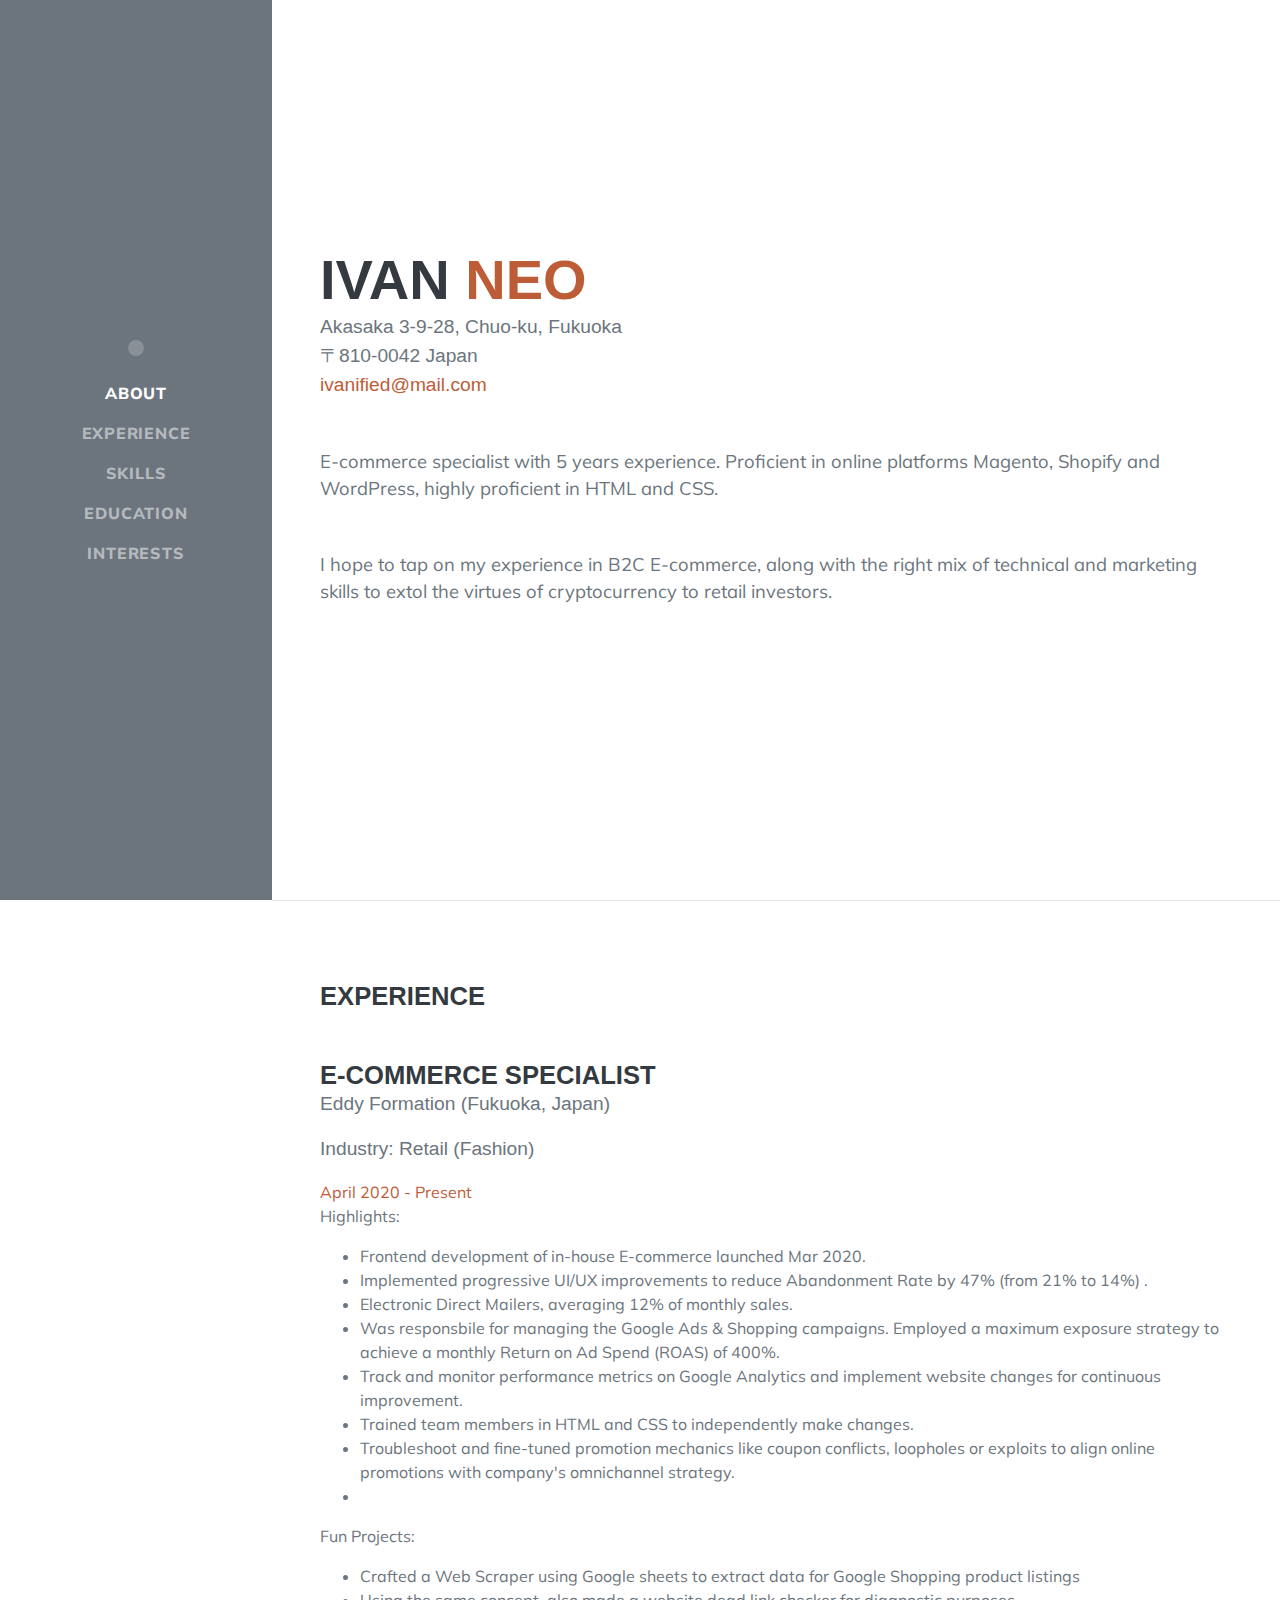
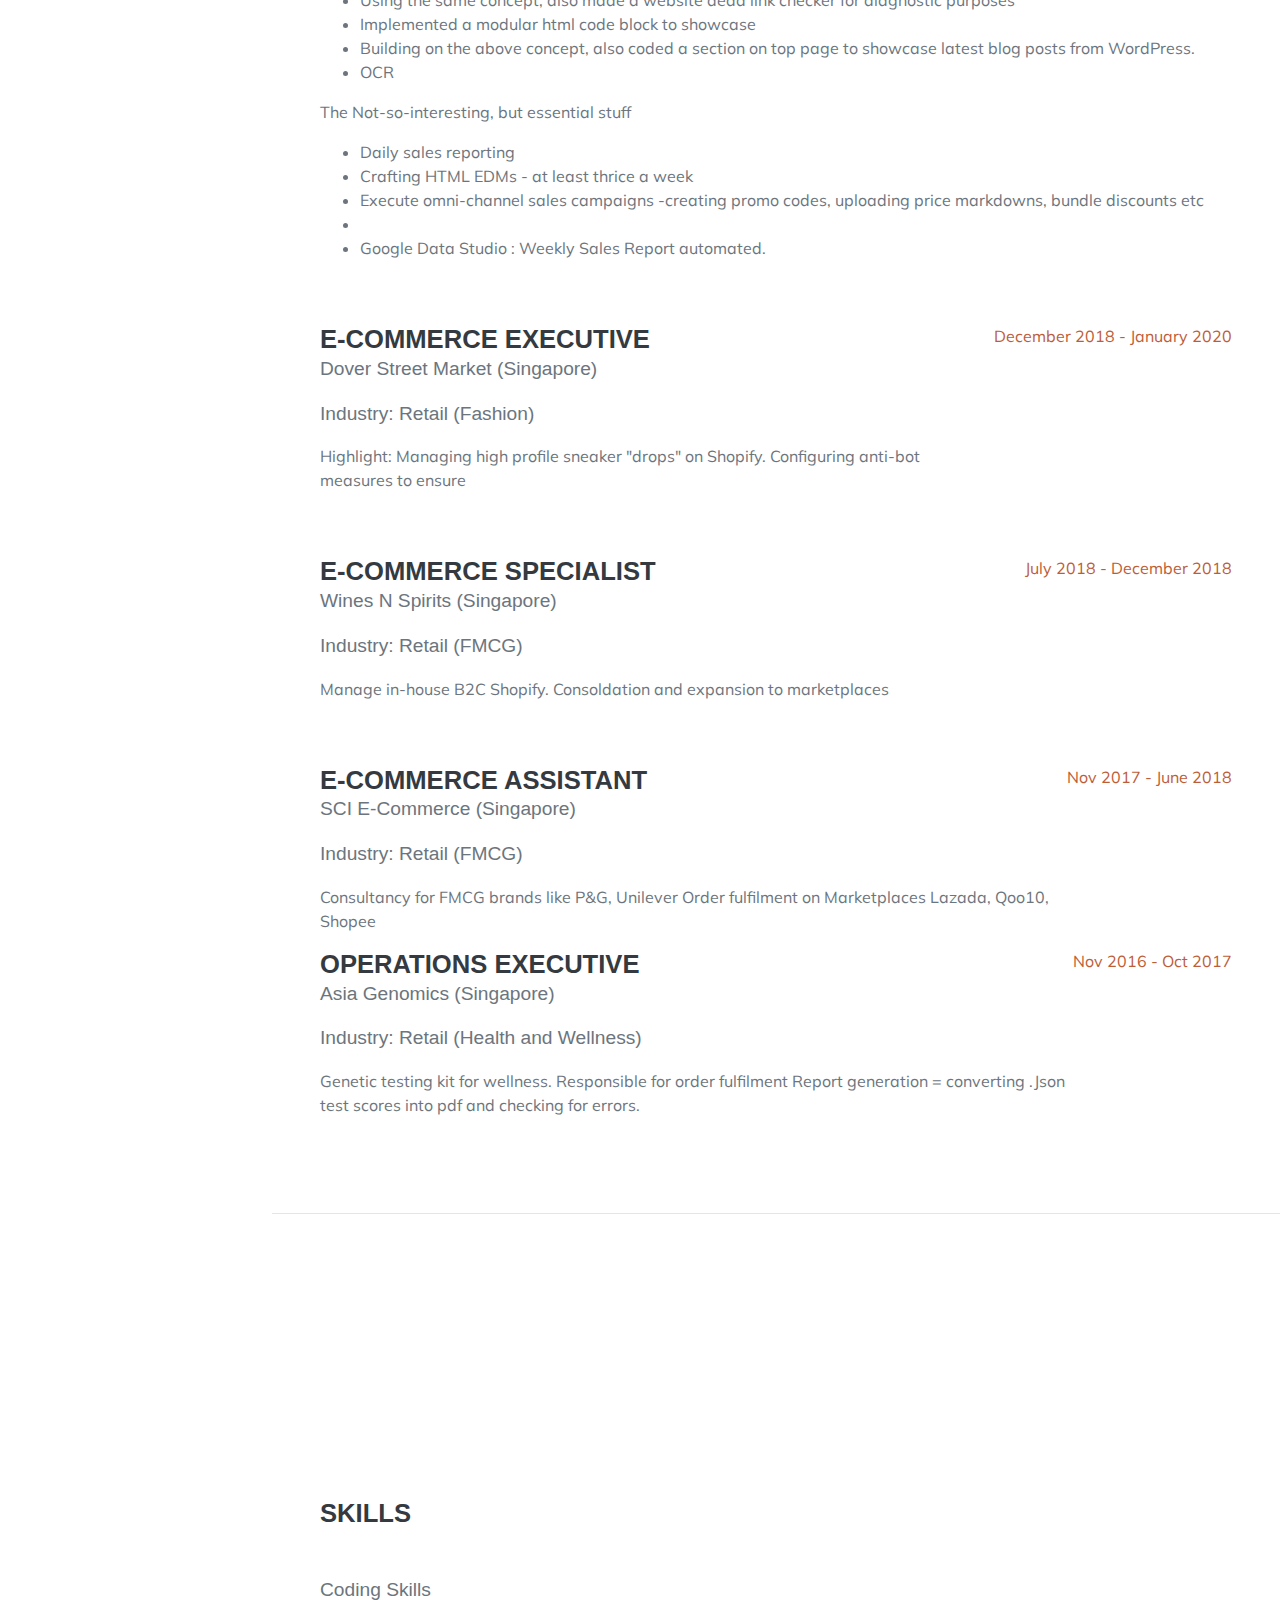
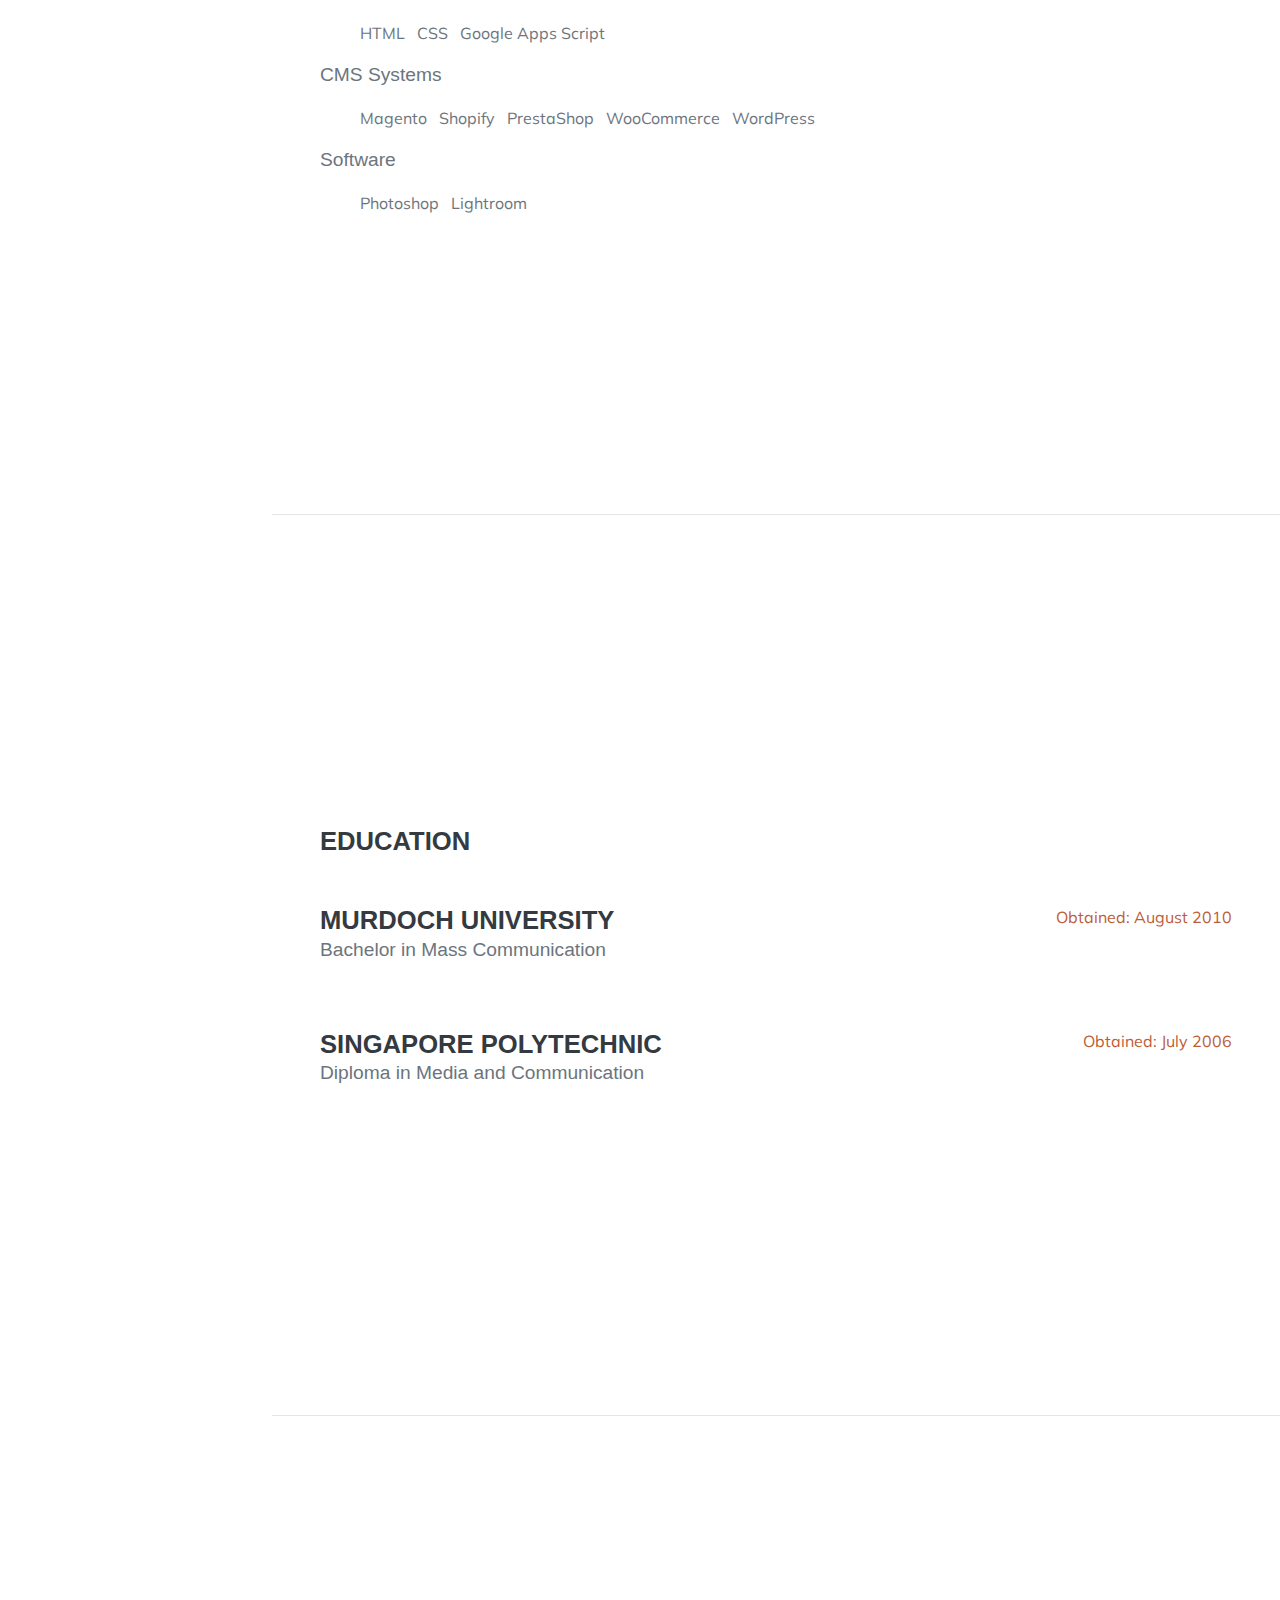
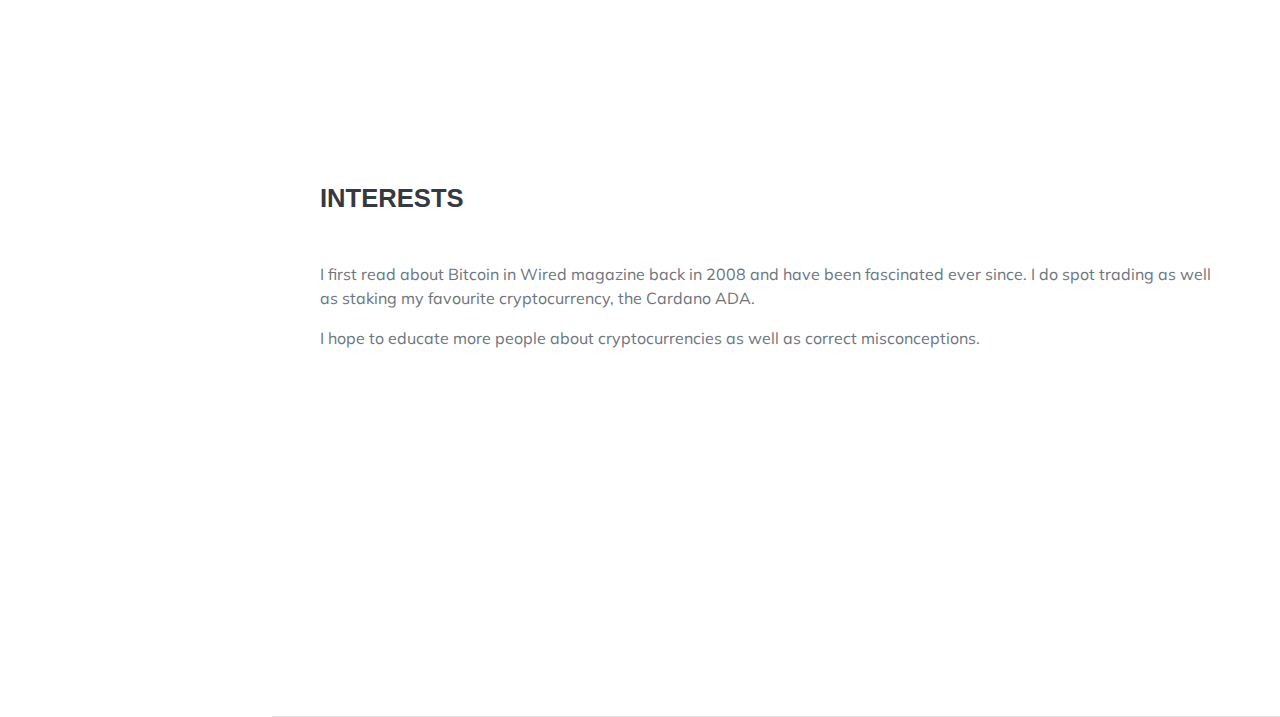
==== index.html @ d6457040 "Update index.html" ====
<!DOCTYPE html>
<html lang="en">
    <head>
        <meta charset="utf-8" />
        <meta name="viewport" content="width=device-width, initial-scale=1, shrink-to-fit=no" />
        <meta name="description" content="" />
        <meta name="author" content="" />
        <title>Resume - Start Bootstrap Theme</title>
        <link rel="icon" type="image/x-icon" href="assets/img/favicon.ico" />
        <!-- Google fonts-->
        <link href="https://fonts.googleapis.com/css?family=Josefin+Sans:400,600" rel="stylesheet" type="text/css" />
               <link href="https://fonts.googleapis.com/css?family=Muli:400,400i,800,800i" rel="stylesheet" type="text/css" />
        <!-- Core theme CSS (includes Bootstrap)-->
        <link href="css/styles.css" rel="stylesheet" />
    </head>
    <body id="page-top">
        <!-- Navigation-->
        <nav class="navbar navbar-expand-lg navbar-dark bg-primary fixed-top" id="sideNav">
            <a class="navbar-brand js-scroll-trigger" href="#page-top">
                <span class="d-block d-lg-none">Ivan Neo</span>
                <span class="d-none d-lg-block"><img class="img-fluid img-profile rounded-circle mx-auto mb-2" src="assets/img/ivaneo.jpg" alt="" /></span>
            </a>
            <button class="navbar-toggler" type="button" data-toggle="collapse" data-target="#navbarSupportedContent" aria-controls="navbarSupportedContent" aria-expanded="false" aria-label="Toggle navigation"><span class="navbar-toggler-icon"></span></button>
            <div class="collapse navbar-collapse" id="navbarSupportedContent">
                <ul class="navbar-nav">
                    <li class="nav-item"><a class="nav-link js-scroll-trigger" href="#about">About</a></li>
                    <li class="nav-item"><a class="nav-link js-scroll-trigger" href="#experience">Experience</a></li>
                    <li class="nav-item"><a class="nav-link js-scroll-trigger" href="#skills">Skills</a></li>
                    <li class="nav-item"><a class="nav-link js-scroll-trigger" href="#education">Education</a></li>
                    <li class="nav-item"><a class="nav-link js-scroll-trigger" href="#interests">Interests</a></li>
                </ul>
            </div>
        </nav>
        <!-- Page Content-->
        <div class="container-fluid p-0">
            <!-- About-->
            <section class="resume-section" id="about">
                <div class="resume-section-content">
                    <h2 class="mb-0">
                        Ivan
                        <span class="text-primary">Neo</span>
                    </h2>
                    <div class="subheading mb-5">
                        Akasaka 3-9-28, Chuo-ku, Fukuoka<br>
                        〒810-0042 Japan<br>
                        <a href="mailto:ivanified@mail.com">ivanified@mail.com</a>
                    </div>
                    <p class="lead mb-5">E-commerce specialist with 5 years experience. Proficient in online platforms Magento, Shopify and WordPress, 
                        highly proficient in HTML and CSS. </p>
                    
                      <p class="lead mb-5">I hope to tap on my experience in B2C E-commerce, along with the right mix of technical and marketing skills to extol the virtues of cryptocurrency to retail investors.</p>
                   
                </div>
            </section>
            <hr class="m-0" />
            <!-- Experience-->
            <section class="resume-section" id="experience">
                <div class="resume-section-content">
                    <h3 class="mb-5">Experience</h3>
                    <div class="d-flex flex-column flex-md-row justify-content-between mb-5">
                        <div class="flex-grow-1">
                            <h3 class="mb-0">E-commerce Specialist</h3>
                            <div class="subheading mb-3">Eddy Formation (Fukuoka, Japan)</div>
                            <div class="subheading mb-3">Industry: Retail (Fashion)</div>
                                                    <div class="flex-shrink-0"><span class="text-primary">April 2020 - Present</span></div>
                            <p>Highlights:</p>
                            <ul>
                             <li>Frontend development of in-house E-commerce launched Mar 2020. </li>
                                <li>Implemented progressive UI/UX improvements to reduce Abandonment Rate by 47% (from 21% to 14%) . </li>
                                <li>Electronic Direct Mailers, averaging 12% of monthly sales. </li>
                                  <li>Was responsbile for managing the Google Ads & Shopping campaigns. Employed a maximum exposure strategy to achieve a monthly Return on Ad Spend (ROAS) of 400%.</li>
                                 <li>Track and monitor performance metrics on Google Analytics and implement website changes for continuous improvement. </li>
                             <li> Trained team members in HTML and CSS to independently make changes.</li>
                            <li>Troubleshoot and fine-tuned promotion mechanics like coupon conflicts, loopholes or exploits to align online promotions with company's omnichannel strategy.</li>
                                <li></li>
                                
                                                                                            </ul>
                             <p>Fun Projects:</p>   
                                <ul>
                             <li>Crafted a Web Scraper using Google sheets to extract data for Google Shopping product listings</li>
                            <li>Using the same concept, also made a website dead link checker for diagnostic purposes</li>  
                             <li>Implemented a modular html code block to showcase </li>
                                      <li>Building on the above concept, also coded a section on top page to showcase latest blog posts from WordPress.</li>
                                                                   <li>OCR  </li>
                                
                                                            </ul>
                            
                                                         <p>The Not-so-interesting, but essential stuff</p>   
                                <ul>
                             <li>Daily sales reporting </li>
                            <li>Crafting HTML EDMs - at least thrice a week</li>  
                             <li>Execute omni-channel sales campaigns -creating promo codes, uploading price markdowns, bundle discounts etc </li>
                                     <li>
                                                            <li>Google Data Studio : Weekly Sales Report automated. </li>
                                
                                                            </ul>


                            
                        </div>

                    </div>
                    <div class="d-flex flex-column flex-md-row justify-content-between mb-5">
                        <div class="flex-grow-1">
                            <h3 class="mb-0">E-commerce Executive</h3>
                            <div class="subheading mb-3">Dover Street Market (Singapore)</div>
                             <div class="subheading mb-3">Industry: Retail (Fashion)</div>
                            <p>Highlight: Managing high profile sneaker "drops" on Shopify. Configuring anti-bot measures to ensure </p>
                        </div>
                        <div class="flex-shrink-0"><span class="text-primary">December 2018 - January 2020</span></div>
                    </div>
                    <div class="d-flex flex-column flex-md-row justify-content-between mb-5">
                        <div class="flex-grow-1">
                            <h3 class="mb-0">E-commerce Specialist</h3>
                            <div class="subheading mb-3">Wines N Spirits (Singapore)</div>
                            <div class="subheading mb-3">Industry: Retail (FMCG)</div>
                            <p>Manage in-house B2C Shopify. Consoldation and expansion to marketplaces</p>
                        </div>
                        <div class="flex-shrink-0"><span class="text-primary">July 2018 - December 2018</span></div>
                    </div>
                    <div class="d-flex flex-column flex-md-row justify-content-between">
                        <div class="flex-grow-1">
                            <h3 class="mb-0">E-commerce Assistant</h3>
                            <div class="subheading mb-3">SCI E-Commerce (Singapore)</div>
                            <div class="subheading mb-3">Industry: Retail (FMCG)</div>
                            <p>Consultancy for FMCG brands like P&G, Unilever 
                                Order fulfilment on Marketplaces Lazada, Qoo10, Shopee</p>
                        </div>
                        <div class="flex-shrink-0"><span class="text-primary">Nov 2017 - June 2018</span></div>
                    </div>
                    <div class="d-flex flex-column flex-md-row justify-content-between">
                        <div class="flex-grow-1">
                            <h3 class="mb-0">Operations Executive</h3>
                            <div class="subheading mb-3">Asia Genomics (Singapore)</div>
                            <div class="subheading mb-3">Industry: Retail (Health and Wellness)</div>
                            <p>Genetic testing kit for wellness. Responsible for order fulfilment 
                            Report generation = converting .Json test scores into pdf and checking for errors. </p>
                        </div>
                        <div class="flex-shrink-0"><span class="text-primary">Nov 2016 - Oct 2017</span></div>
                    </div>
                </div>
            </section>
            <hr class="m-0" />
                       <!-- Skills-->
            <section class="resume-section" id="skills">
                <div class="resume-section-content">
                    <h3 class="mb-5">Skills</h3>
                    <div class="subheading mb-3">Coding Skills</div>
                    <ul>
                        <li class="list-inline-item">HTML</li>
                        <li class="list-inline-item">CSS</li>
                        <li class="list-inline-item">Google Apps Script</li>
                    </ul>
                    <div class="subheading mb-3">CMS Systems</div>
                       <ul>
                        <li class="list-inline-item">Magento</li>
                        <li class="list-inline-item">Shopify</li>
                        <li class="list-inline-item">PrestaShop</li>
                        <li class="list-inline-item">WooCommerce</li>
                        <li class="list-inline-item">WordPress</li>
                    </ul>
                         <div class="subheading mb-3">Software</div>
                       <ul>
                        <li class="list-inline-item">Photoshop</li>
                        <li class="list-inline-item">Lightroom</li>
                    </ul>
                  
                </div>
            </section>
            <hr class="m-0" />
                     <!-- Education-->
            <section class="resume-section" id="education">
                <div class="resume-section-content">
                    <h3 class="mb-5">Education</h3>
                    <div class="d-flex flex-column flex-md-row justify-content-between mb-5">
                        <div class="flex-grow-1">
                            <h3 class="mb-0">Murdoch University</h3>
                            <div class="subheading mb-3">Bachelor in Mass Communication</div>
                        </div>
                        <div class="flex-shrink-0"><span class="text-primary">Obtained: August 2010</span></div>
                    </div>
                    <div class="d-flex flex-column flex-md-row justify-content-between">
                        <div class="flex-grow-1">
                            <h3 class="mb-0">Singapore Polytechnic</h3>
                            <div class="subheading mb-3">Diploma in Media and Communication</div>
                        </div>
                        <div class="flex-shrink-0"><span class="text-primary">Obtained: July 2006</span></div>
                    </div>
                </div>
            </section>
            <hr class="m-0" />
        </div>
                    <!-- Interests-->
            <section class="resume-section" id="interests">
                <div class="resume-section-content">
                    <h3 class="mb-5">Interests</h3>
                    <p>I first read about Bitcoin in Wired magazine back in 2008 and have been fascinated ever since. I do spot trading as well as staking my favourite cryptocurrency, the Cardano ADA. </p>
                    <p class="mb-0">I hope to educate more people about cryptocurrencies as well as correct misconceptions.</p>
                </div>
            </section>
            <hr class="m-0" />
        <!-- Bootstrap core JS-->
        <script src="https://cdnjs.cloudflare.com/ajax/libs/jquery/3.5.1/jquery.min.js"></script>
        <script src="https://stackpath.bootstrapcdn.com/bootstrap/4.5.0/js/bootstrap.bundle.min.js"></script>
        <!-- Third party plugin JS-->
        <script src="https://cdnjs.cloudflare.com/ajax/libs/jquery-easing/1.4.1/jquery.easing.min.js"></script>
        <!-- Core theme JS-->
        <script src="js/scripts.js"></script>
    </body>
</html>
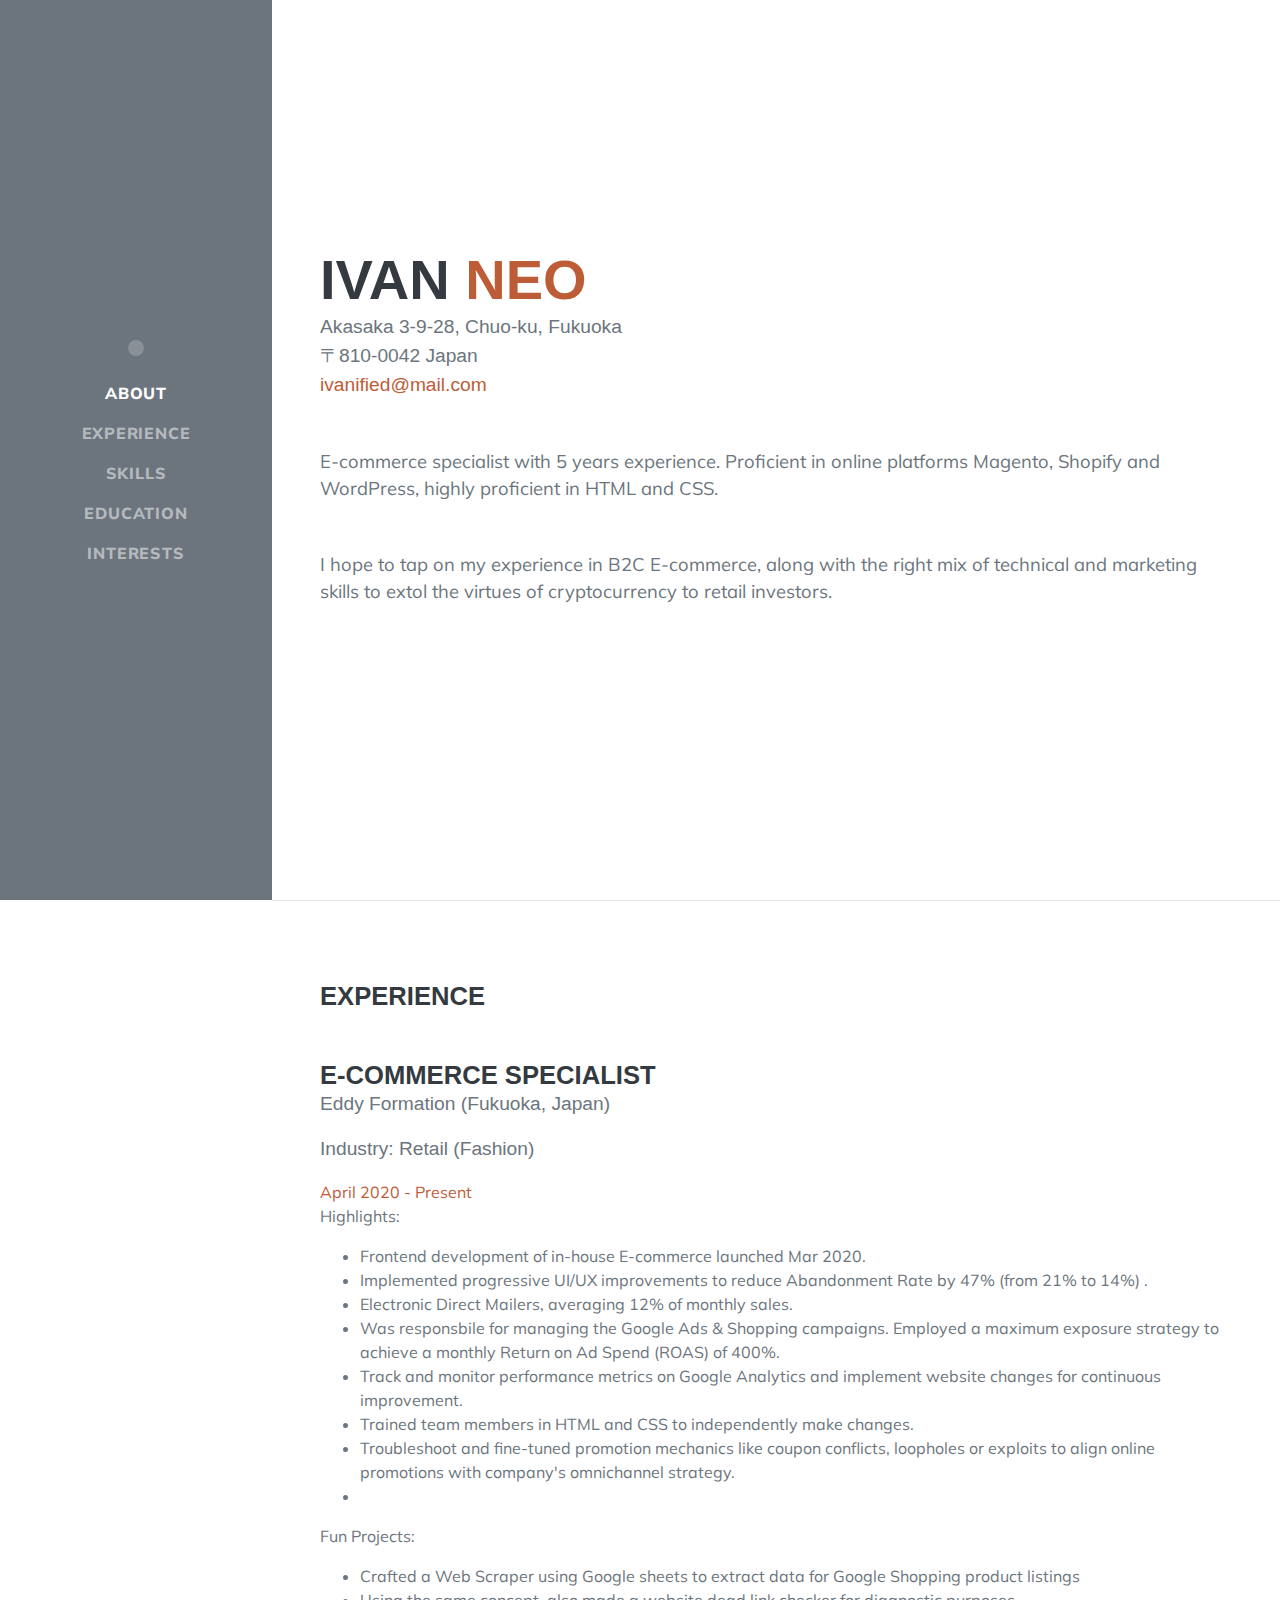
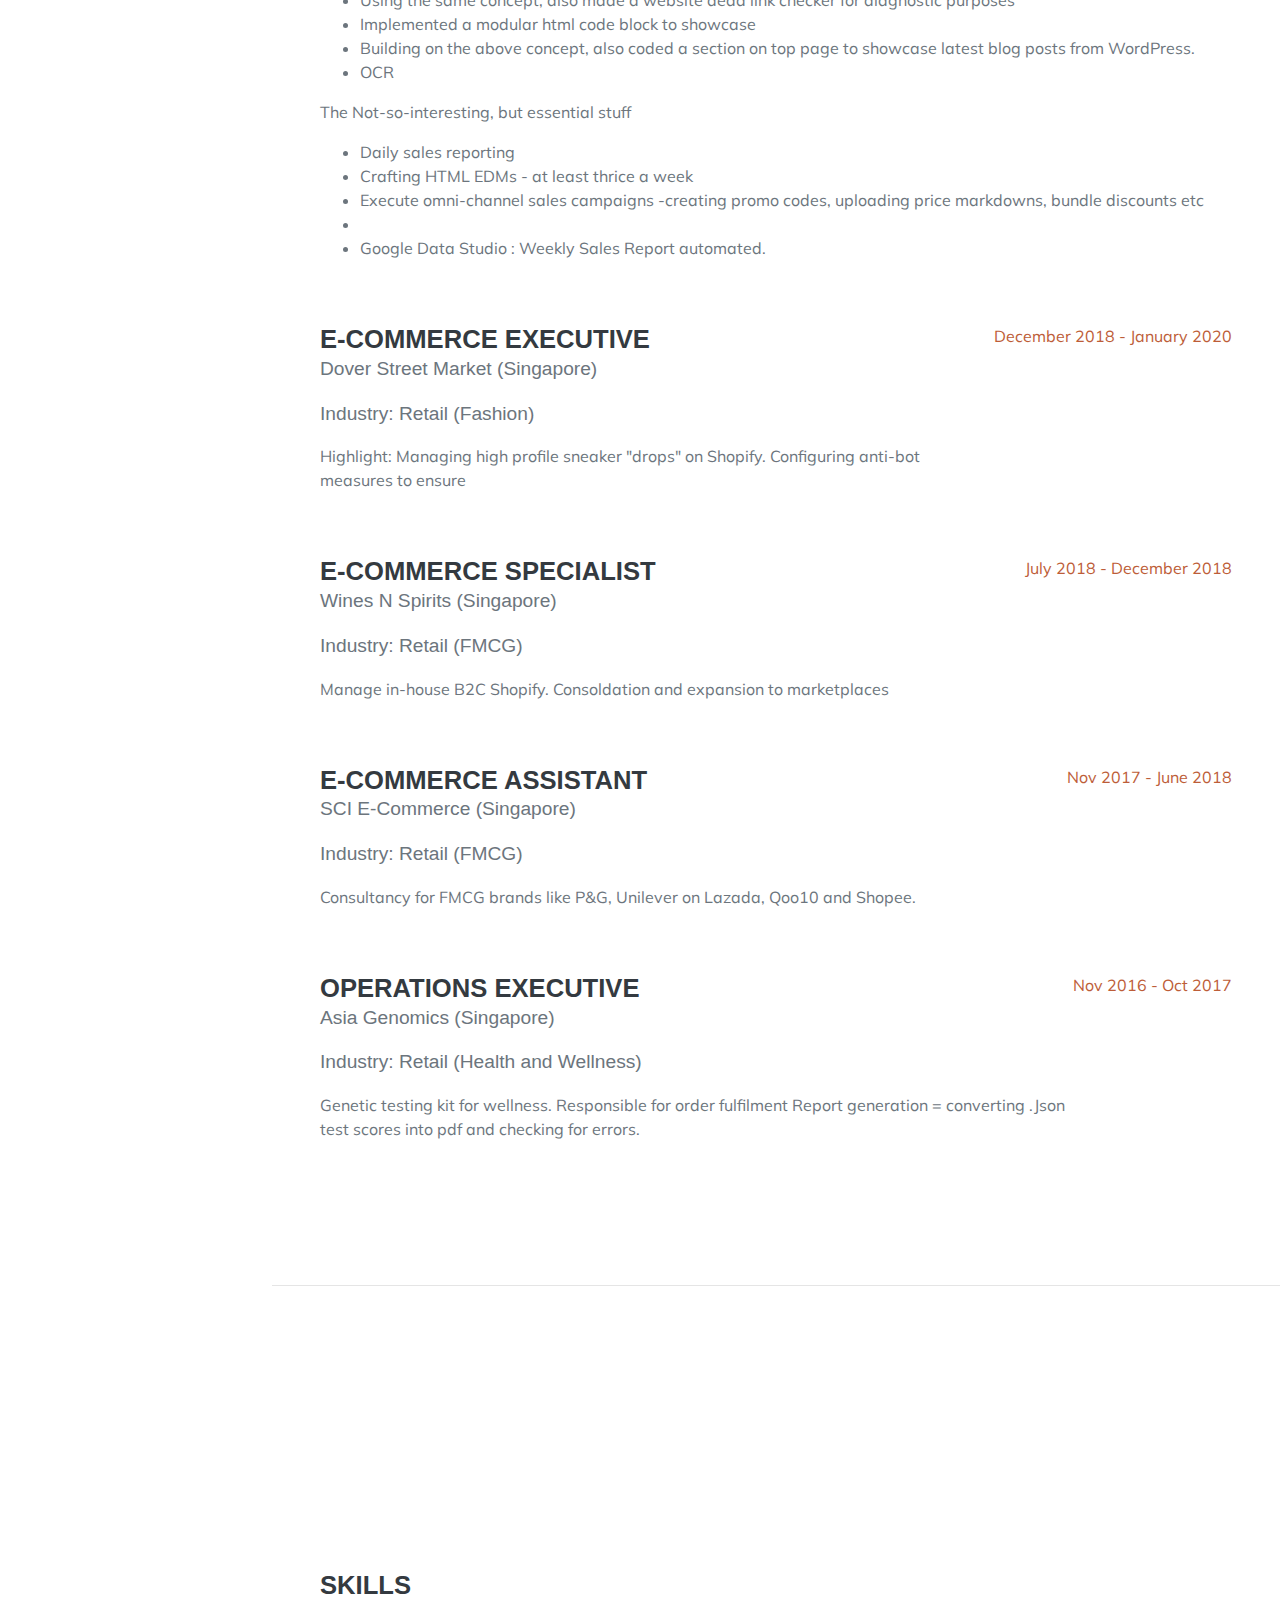
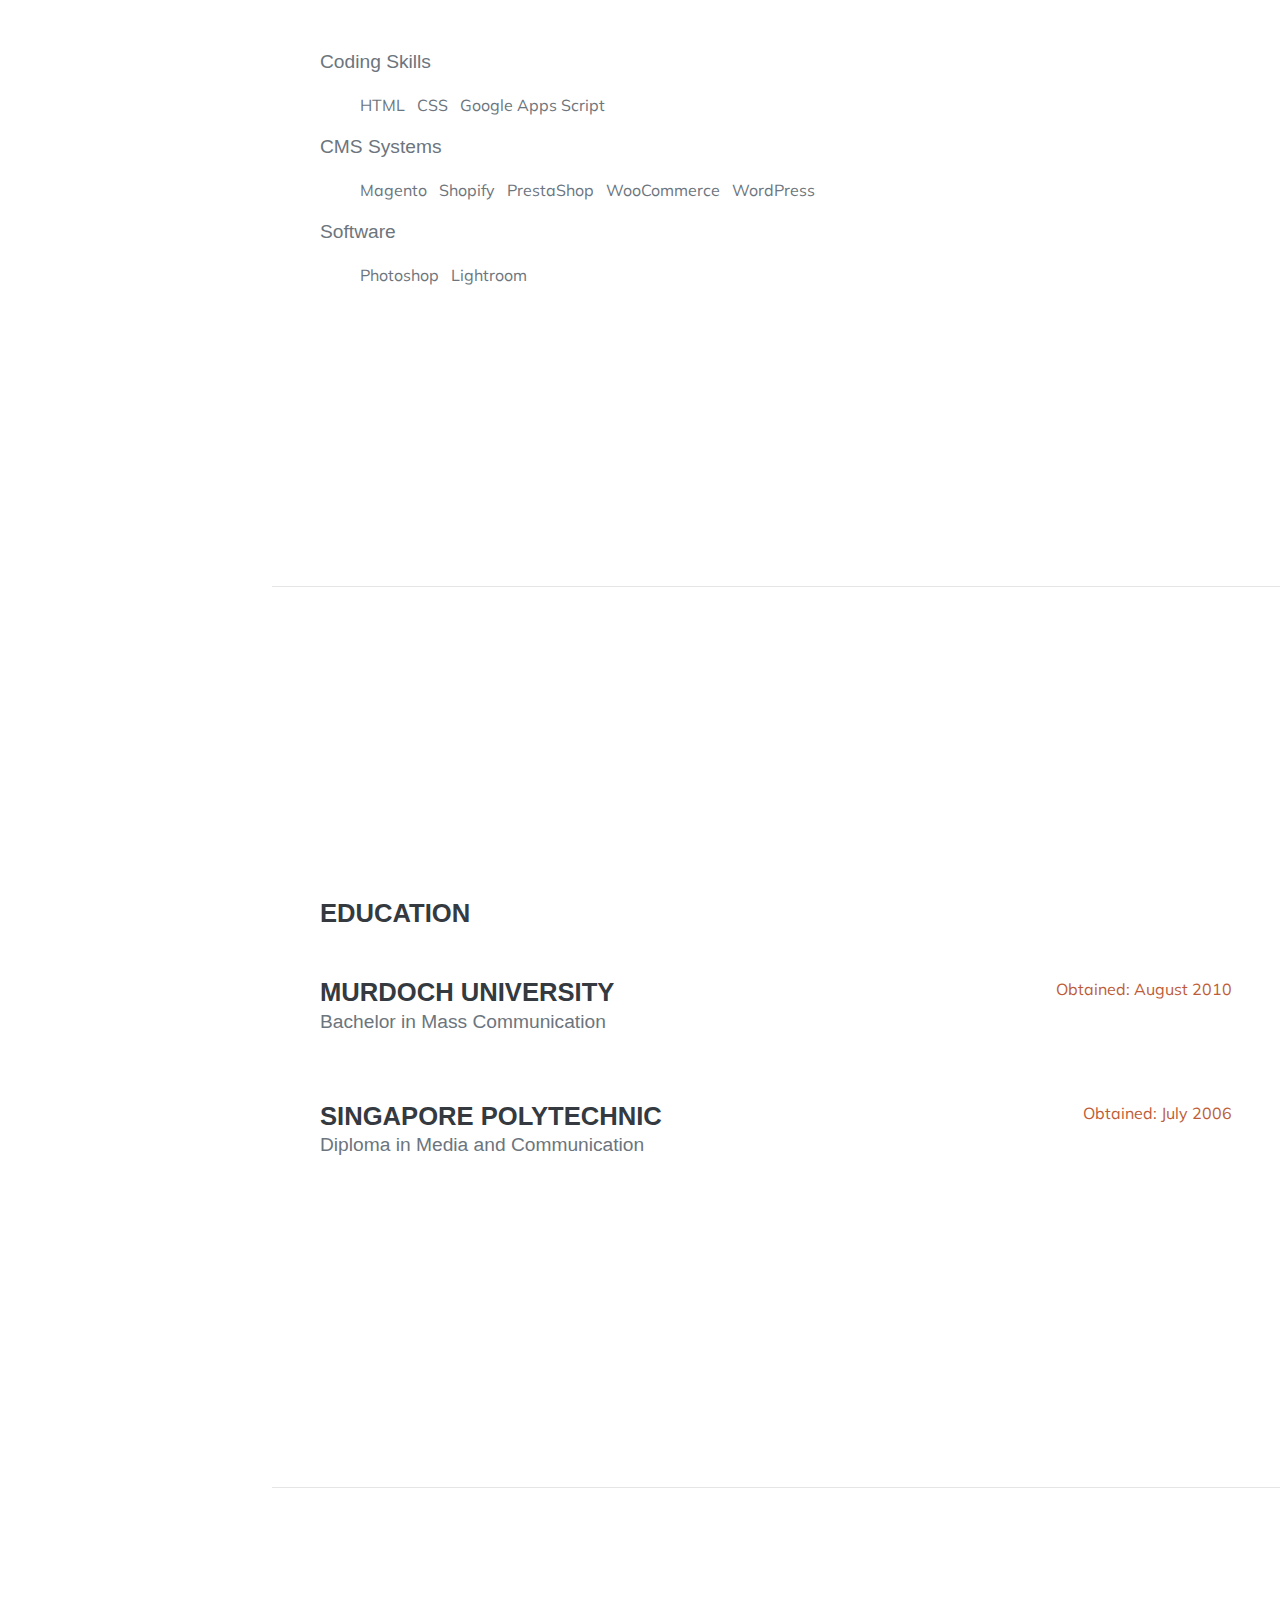
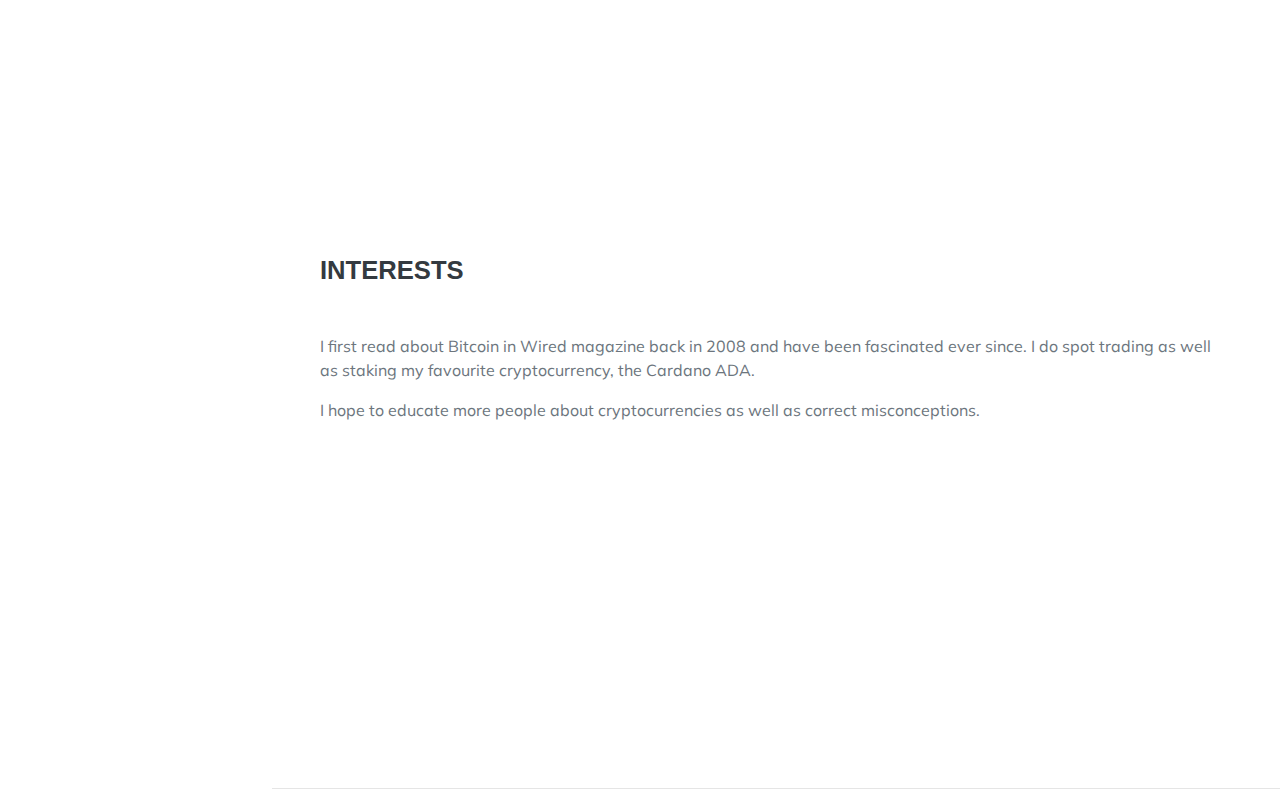
==== commit 07fdb07c: "Update index.html" ====
--- a/index.html
+++ b/index.html
@@ -118,17 +118,16 @@
                         </div>
                         <div class="flex-shrink-0"><span class="text-primary">July 2018 - December 2018</span></div>
                     </div>
-                    <div class="d-flex flex-column flex-md-row justify-content-between">
+                    <div class="d-flex flex-column flex-md-row justify-content-between mb-5">
                         <div class="flex-grow-1">
                             <h3 class="mb-0">E-commerce Assistant</h3>
                             <div class="subheading mb-3">SCI E-Commerce (Singapore)</div>
                             <div class="subheading mb-3">Industry: Retail (FMCG)</div>
-                            <p>Consultancy for FMCG brands like P&G, Unilever 
-                                Order fulfilment on Marketplaces Lazada, Qoo10, Shopee</p>
+                            <p>Consultancy for FMCG brands like P&G, Unilever on Lazada, Qoo10 and Shopee.</p>
                         </div>
                         <div class="flex-shrink-0"><span class="text-primary">Nov 2017 - June 2018</span></div>
                     </div>
-                    <div class="d-flex flex-column flex-md-row justify-content-between">
+                    <div class="d-flex flex-column flex-md-row justify-content-between mb-5">
                         <div class="flex-grow-1">
                             <h3 class="mb-0">Operations Executive</h3>
                             <div class="subheading mb-3">Asia Genomics (Singapore)</div>
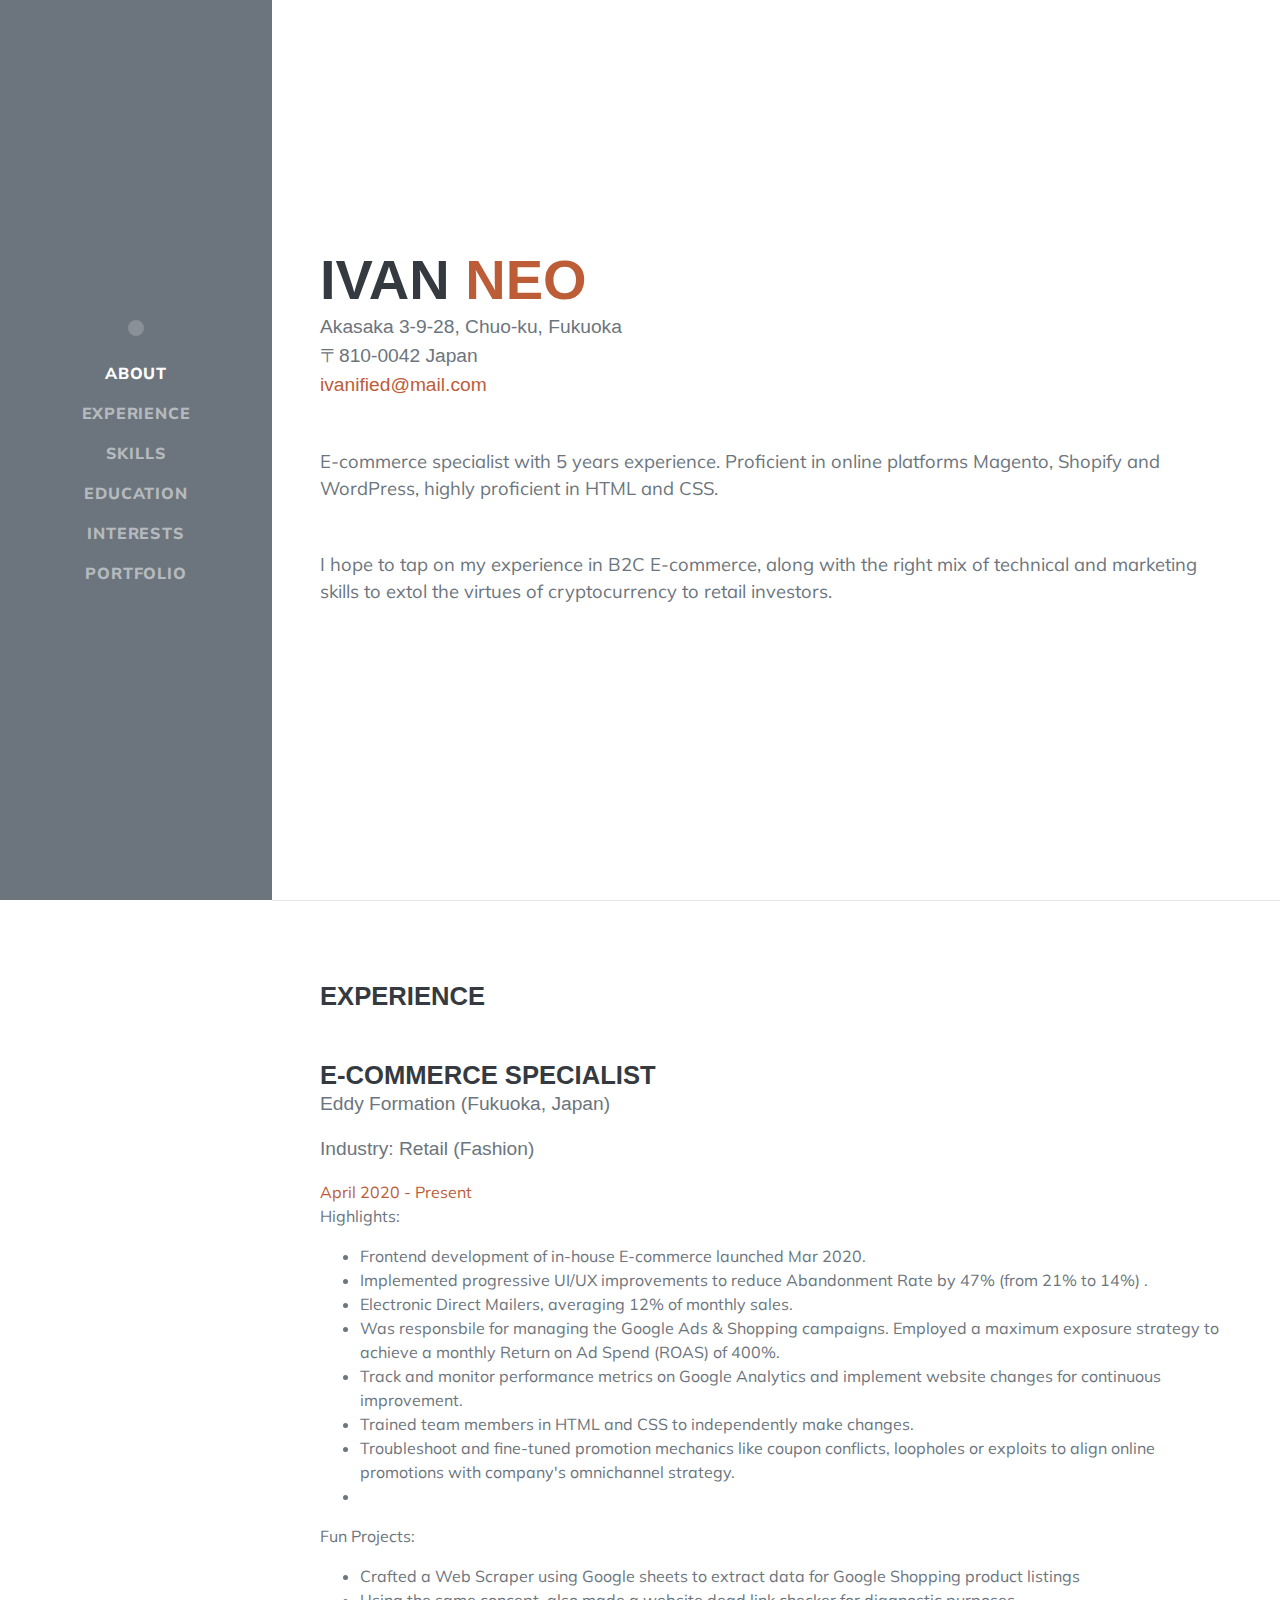
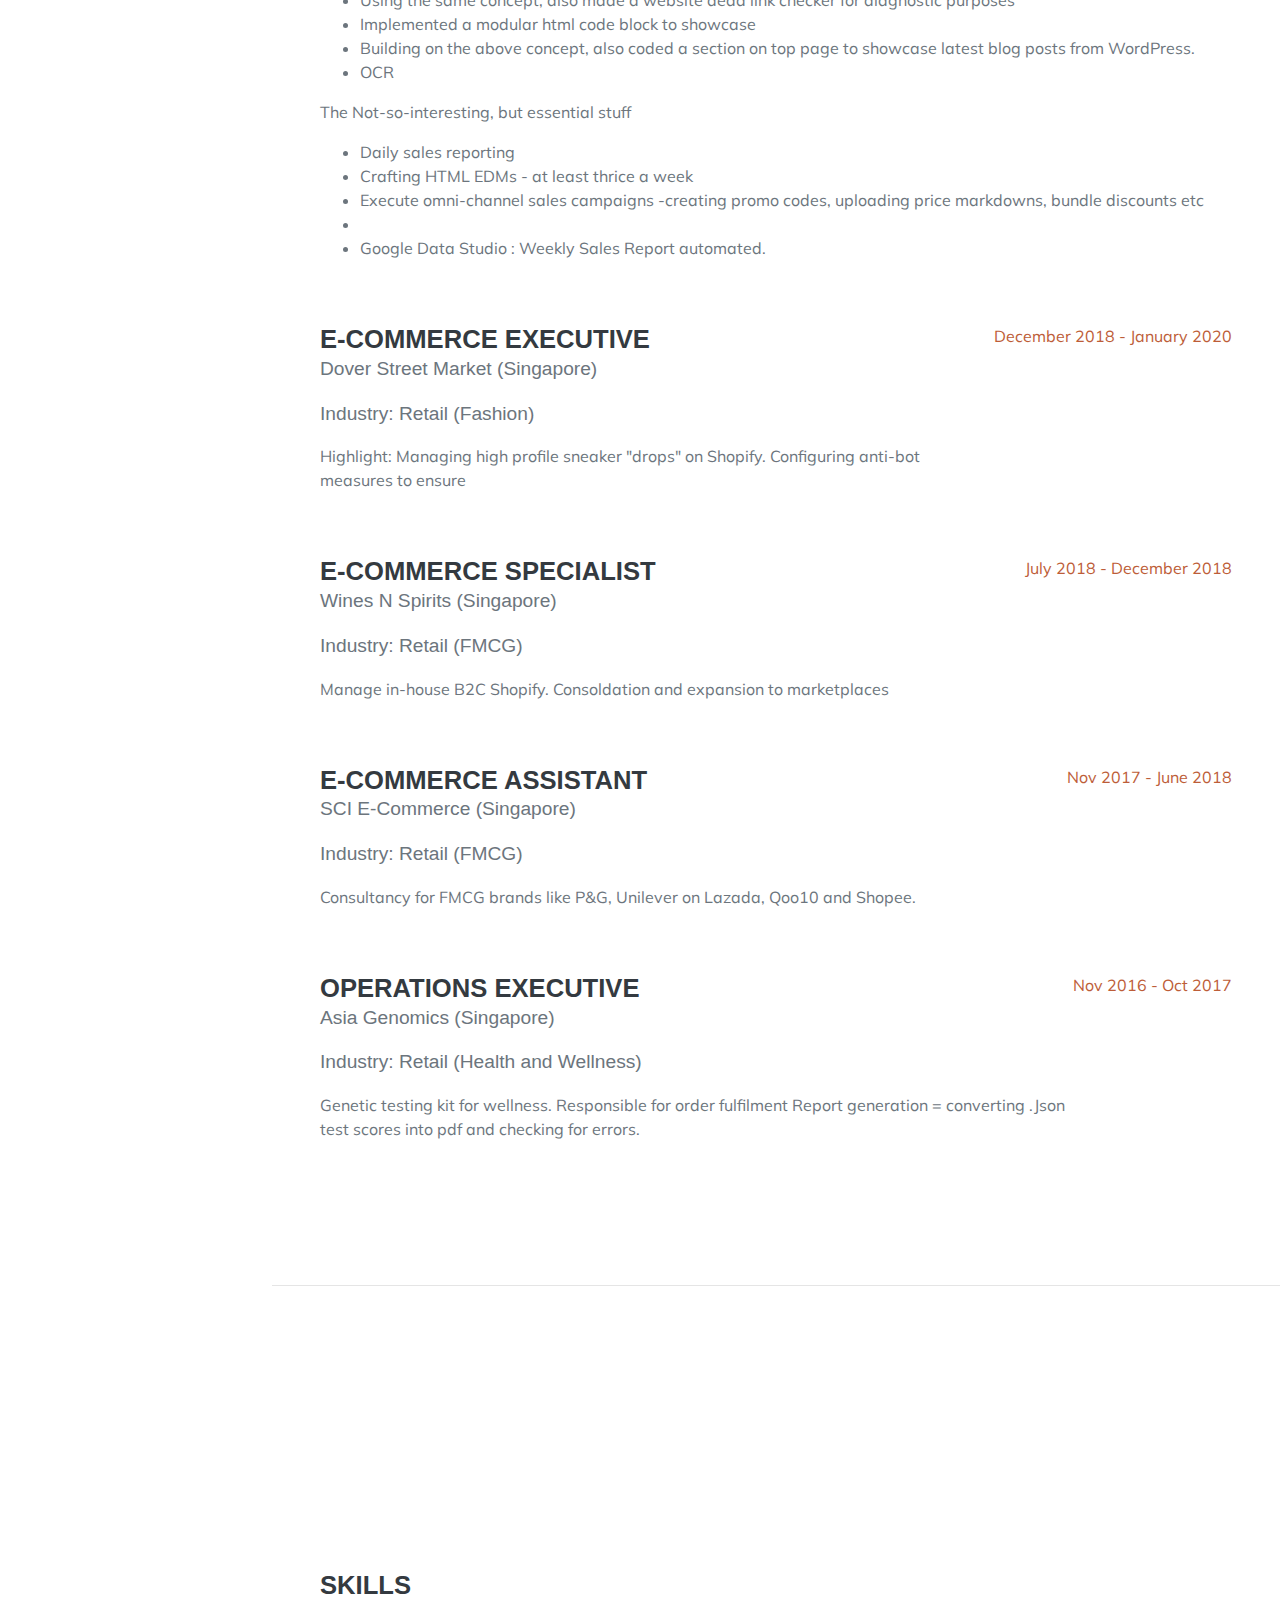
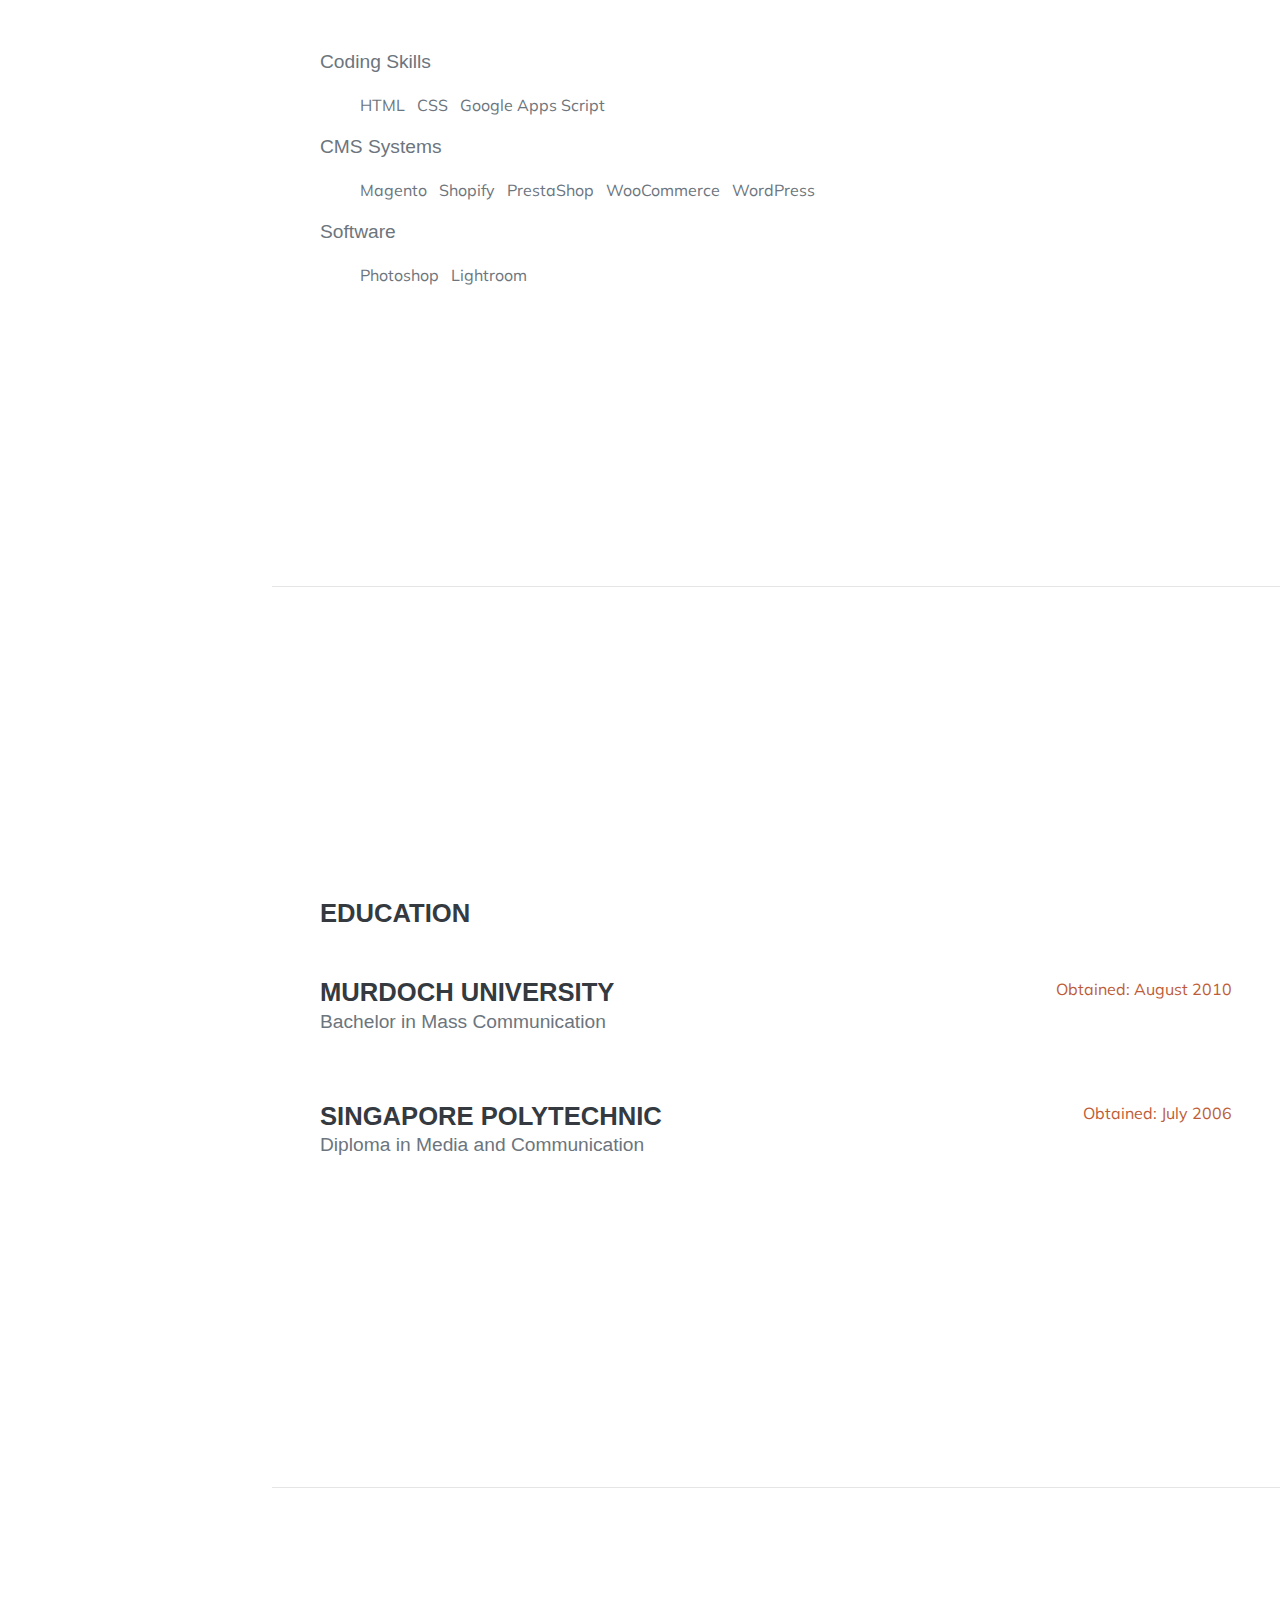
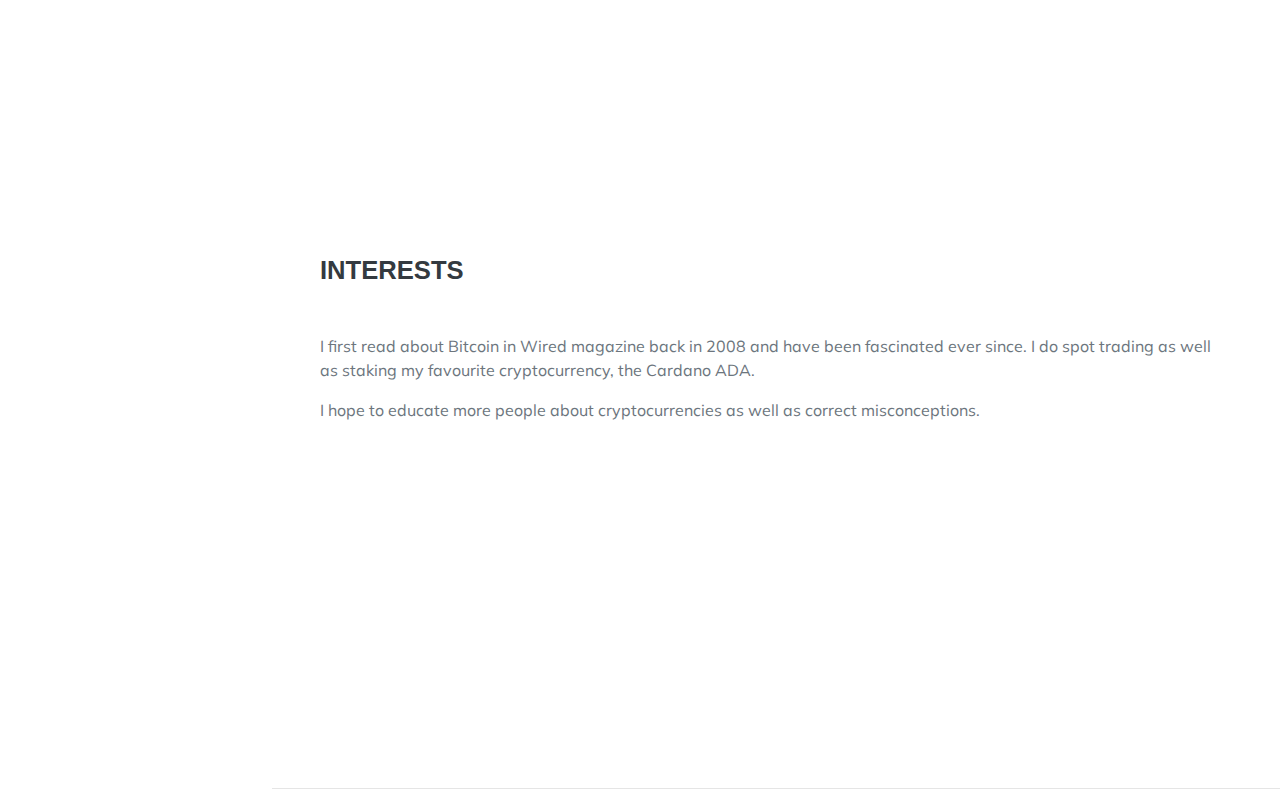
==== commit e2c76cd8: "Update index.html" ====
--- a/index.html
+++ b/index.html
@@ -28,6 +28,7 @@
                     <li class="nav-item"><a class="nav-link js-scroll-trigger" href="#skills">Skills</a></li>
                     <li class="nav-item"><a class="nav-link js-scroll-trigger" href="#education">Education</a></li>
                     <li class="nav-item"><a class="nav-link js-scroll-trigger" href="#interests">Interests</a></li>
+                    <li class="nav-item"><a class="nav-link js-scroll-trigger" href="portfolio.html">Portfolio</a></li>
                 </ul>
             </div>
         </nav>
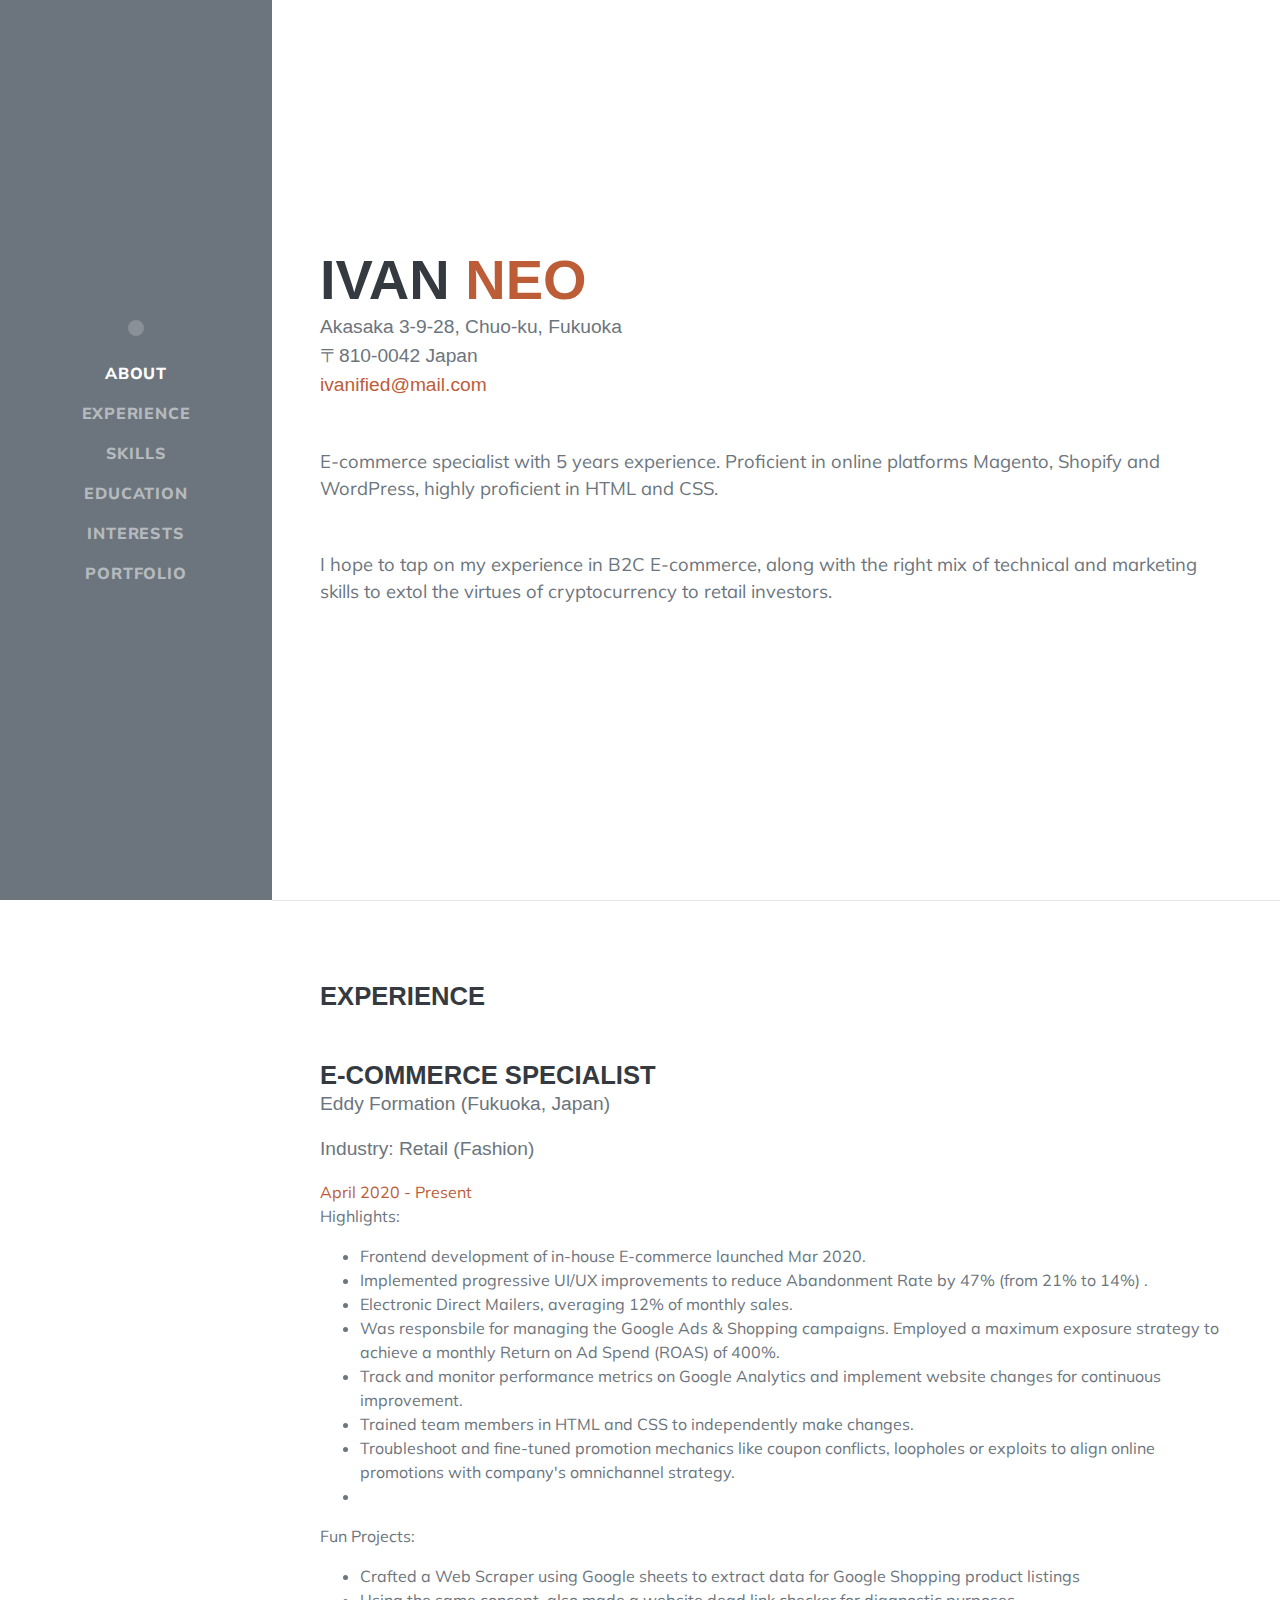
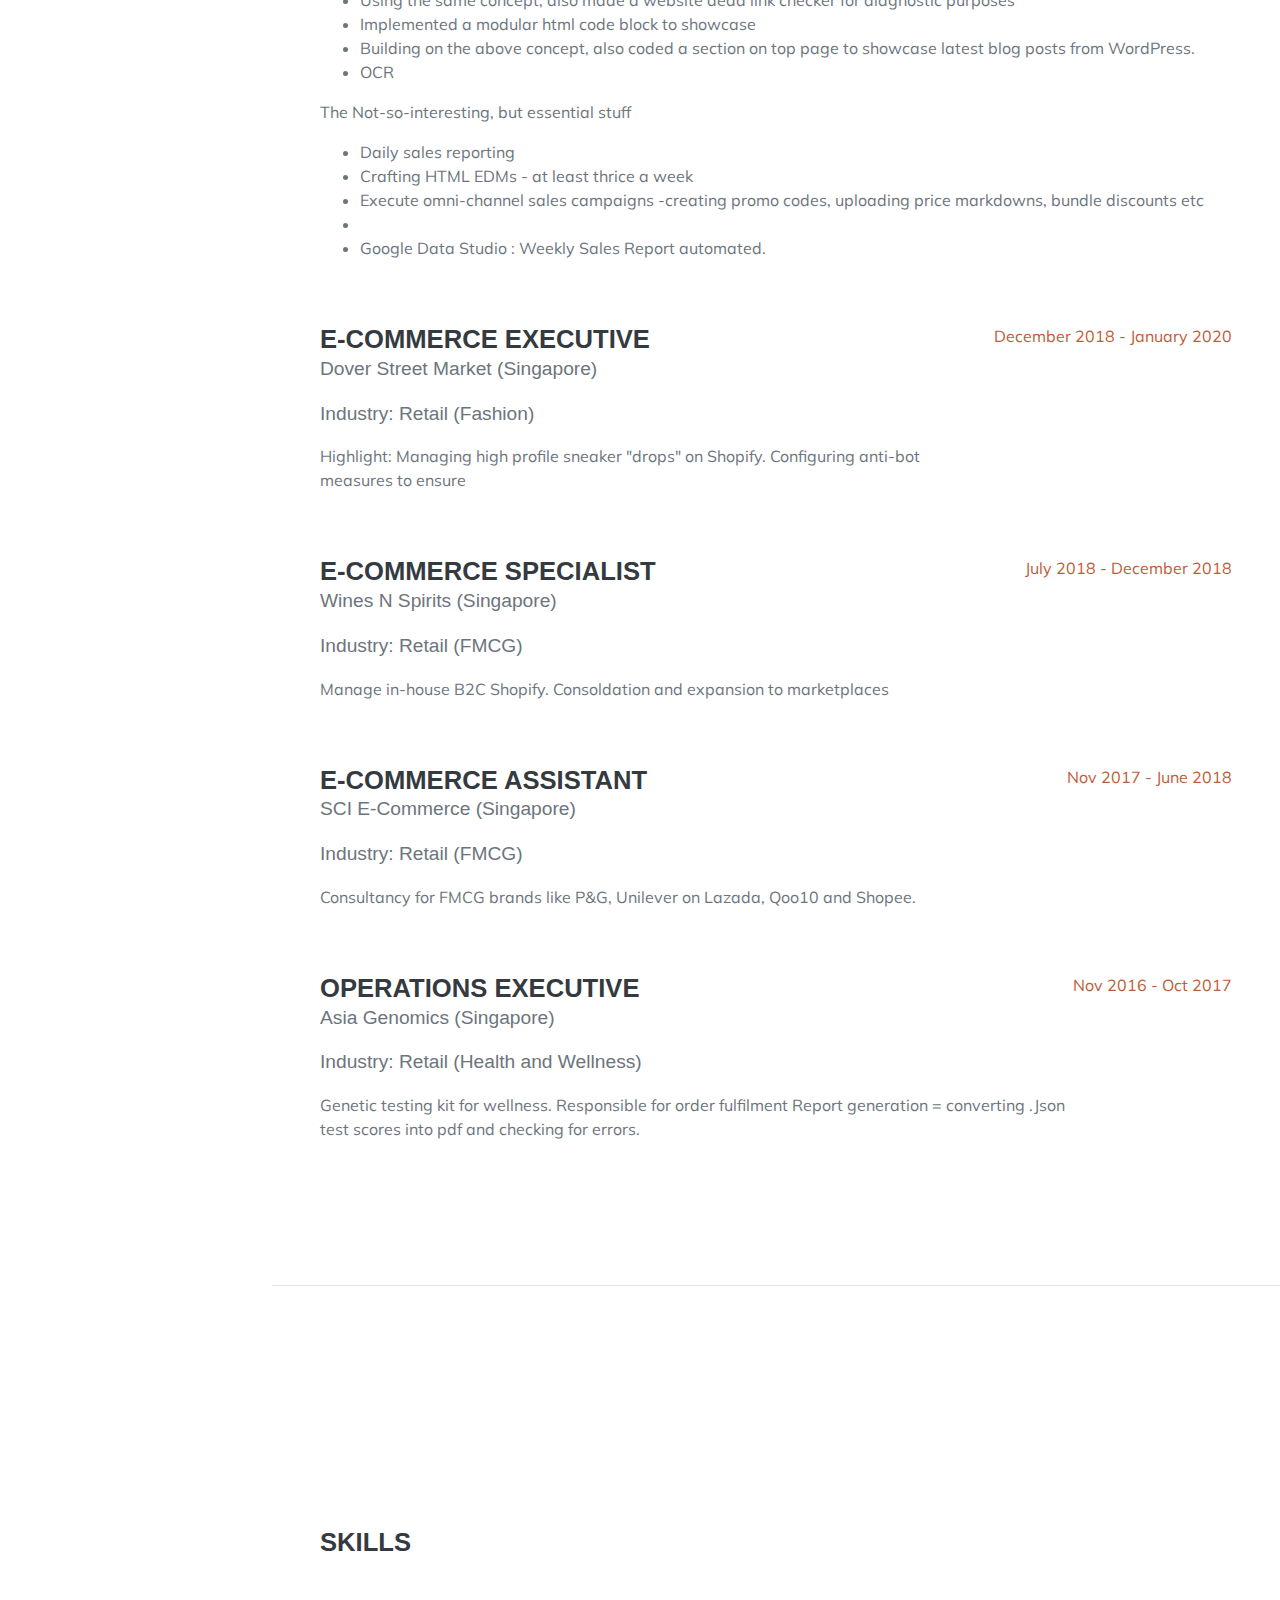
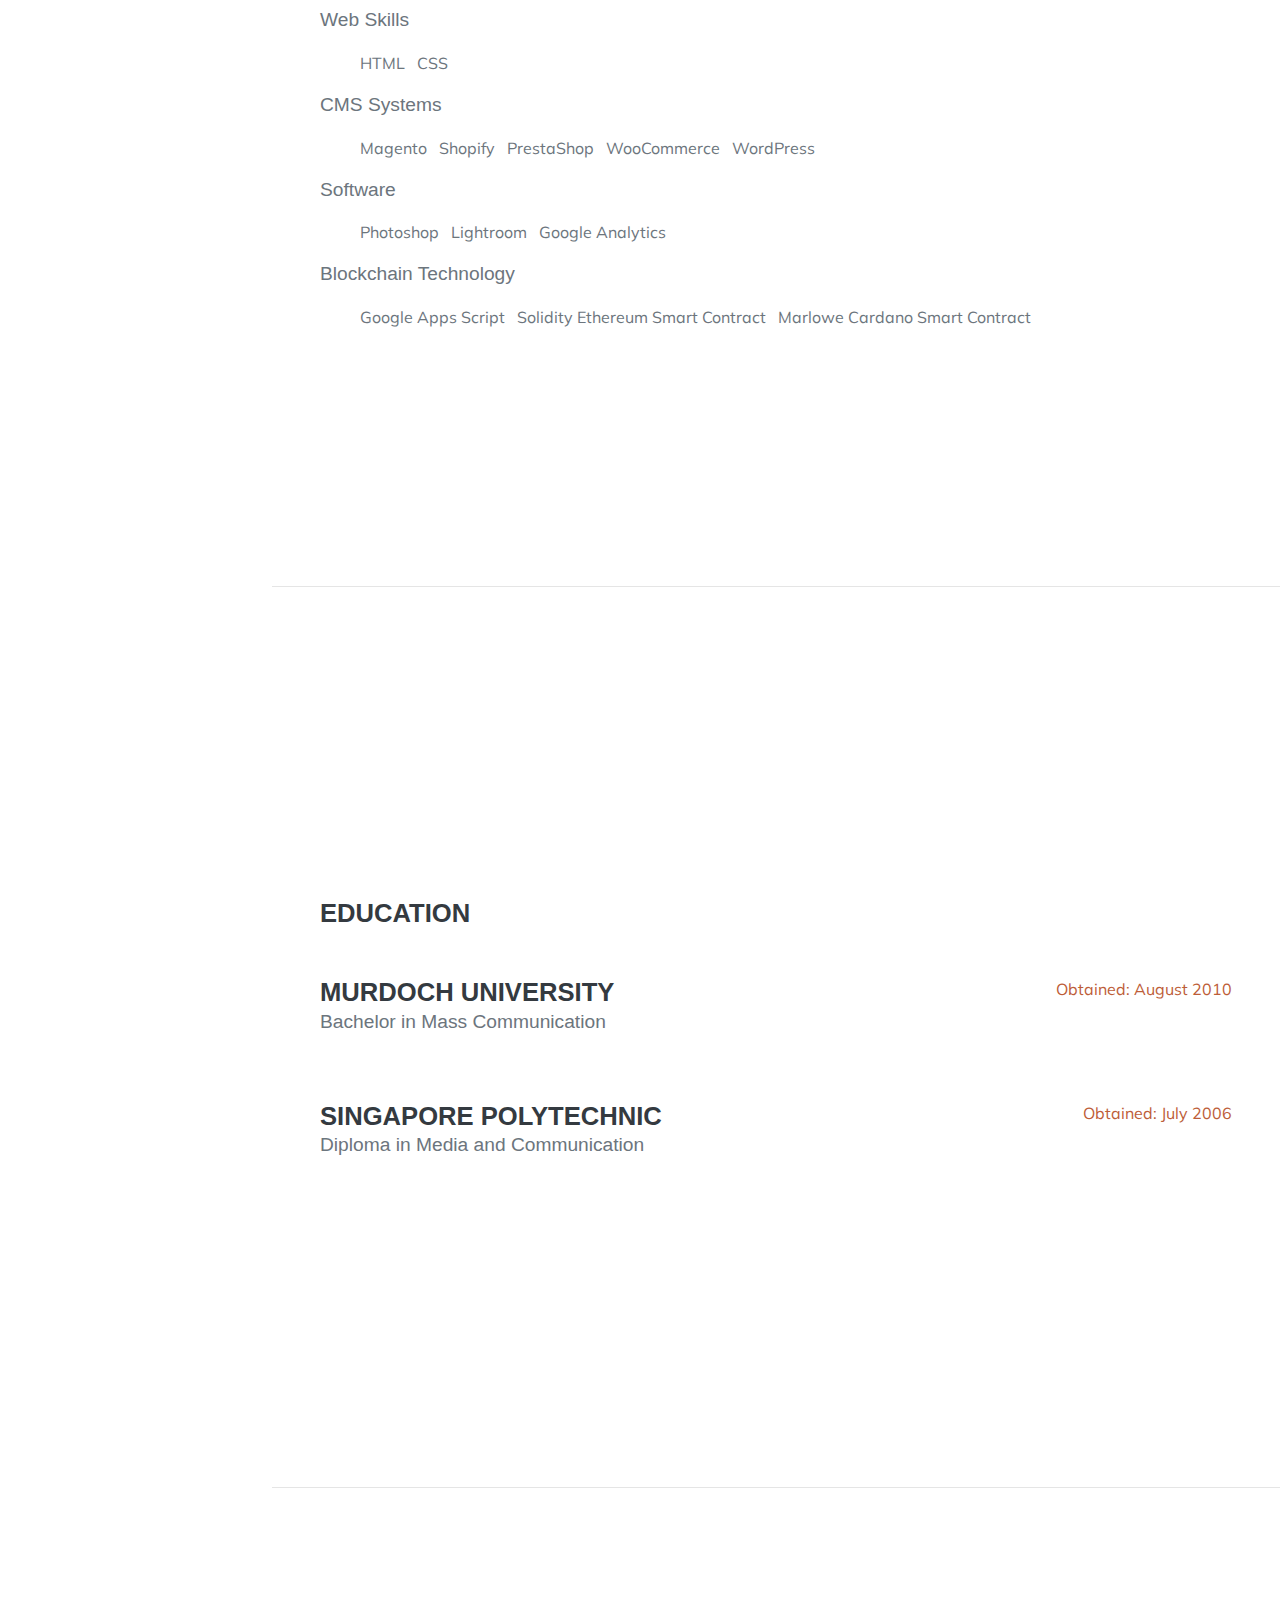
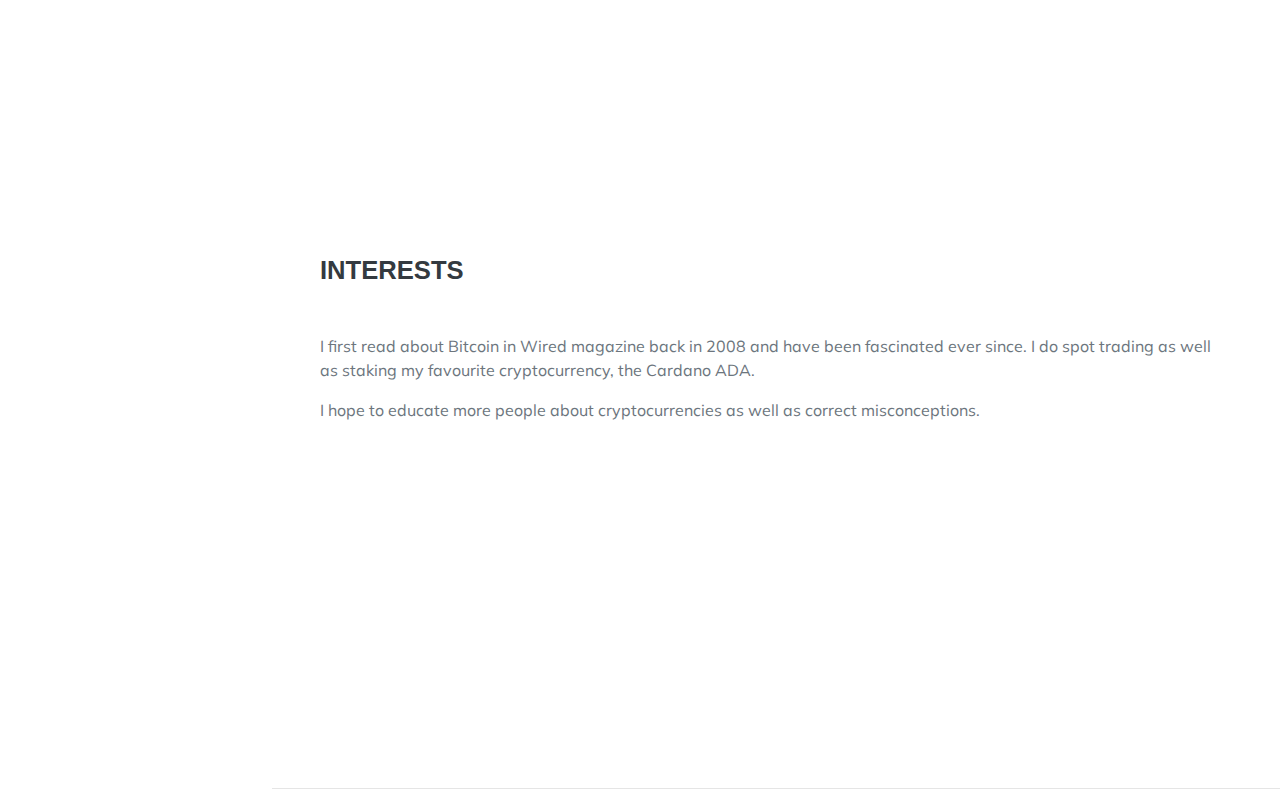
==== commit 0e54fc95: "Update index.html" ====
--- a/index.html
+++ b/index.html
@@ -5,7 +5,7 @@
         <meta name="viewport" content="width=device-width, initial-scale=1, shrink-to-fit=no" />
         <meta name="description" content="" />
         <meta name="author" content="" />
-        <title>Resume - Start Bootstrap Theme</title>
+        <title>Resume: Ivan Neo</title>
         <link rel="icon" type="image/x-icon" href="assets/img/favicon.ico" />
         <!-- Google fonts-->
         <link href="https://fonts.googleapis.com/css?family=Josefin+Sans:400,600" rel="stylesheet" type="text/css" />
@@ -145,12 +145,11 @@
             <section class="resume-section" id="skills">
                 <div class="resume-section-content">
                     <h3 class="mb-5">Skills</h3>
-                    <div class="subheading mb-3">Coding Skills</div>
+                    <div class="subheading mb-3">Web Skills</div>
                     <ul>
                         <li class="list-inline-item">HTML</li>
                         <li class="list-inline-item">CSS</li>
-                        <li class="list-inline-item">Google Apps Script</li>
-                    </ul>
+                     </ul>
                     <div class="subheading mb-3">CMS Systems</div>
                        <ul>
                         <li class="list-inline-item">Magento</li>
@@ -163,6 +162,14 @@
                        <ul>
                         <li class="list-inline-item">Photoshop</li>
                         <li class="list-inline-item">Lightroom</li>
+                        <li class="list-inline-item">Google Analytics</li>
+                    </ul>
+                    
+                           <div class="subheading mb-3">Blockchain Technology</div>
+                       <ul>
+                        <li class="list-inline-item">Google Apps Script</li>
+                        <li class="list-inline-item">Solidity Ethereum Smart Contract</li>
+                        <li class="list-inline-item">Marlowe Cardano Smart Contract </li>
                     </ul>
                   
                 </div>
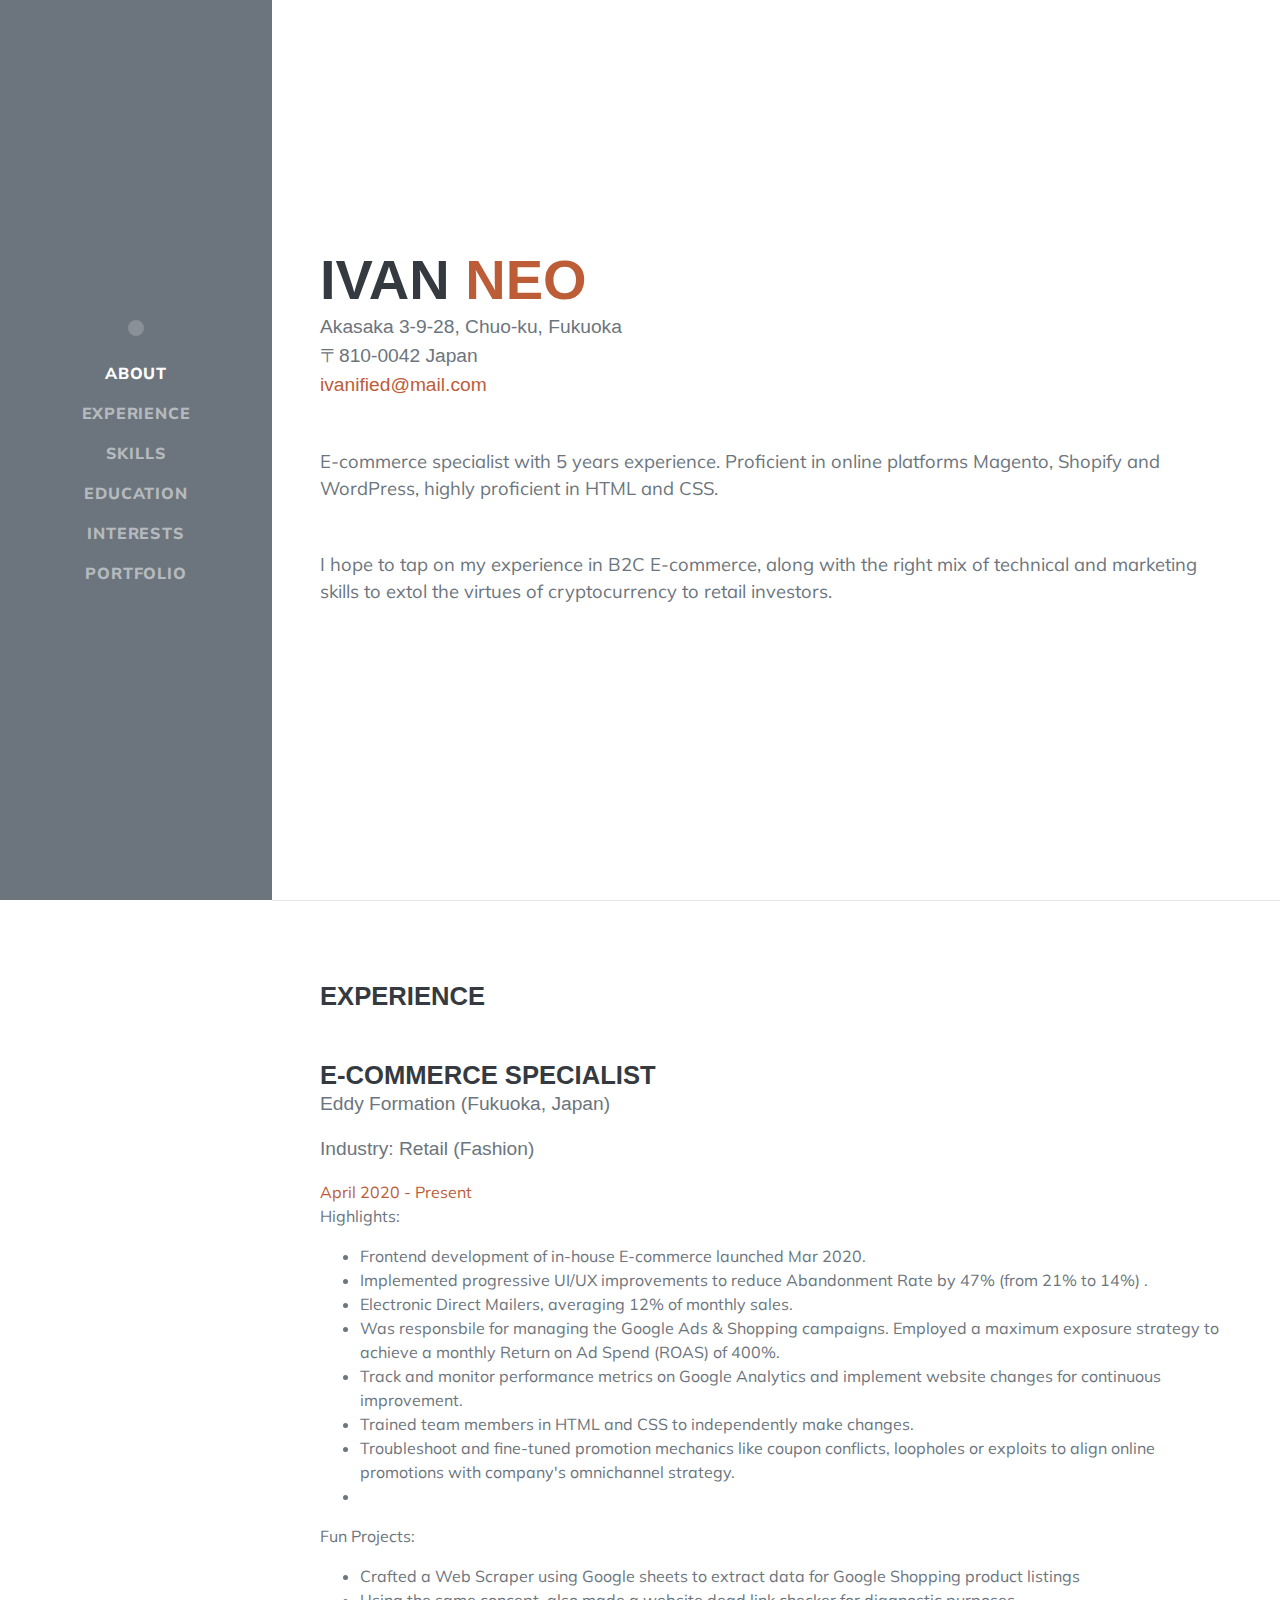
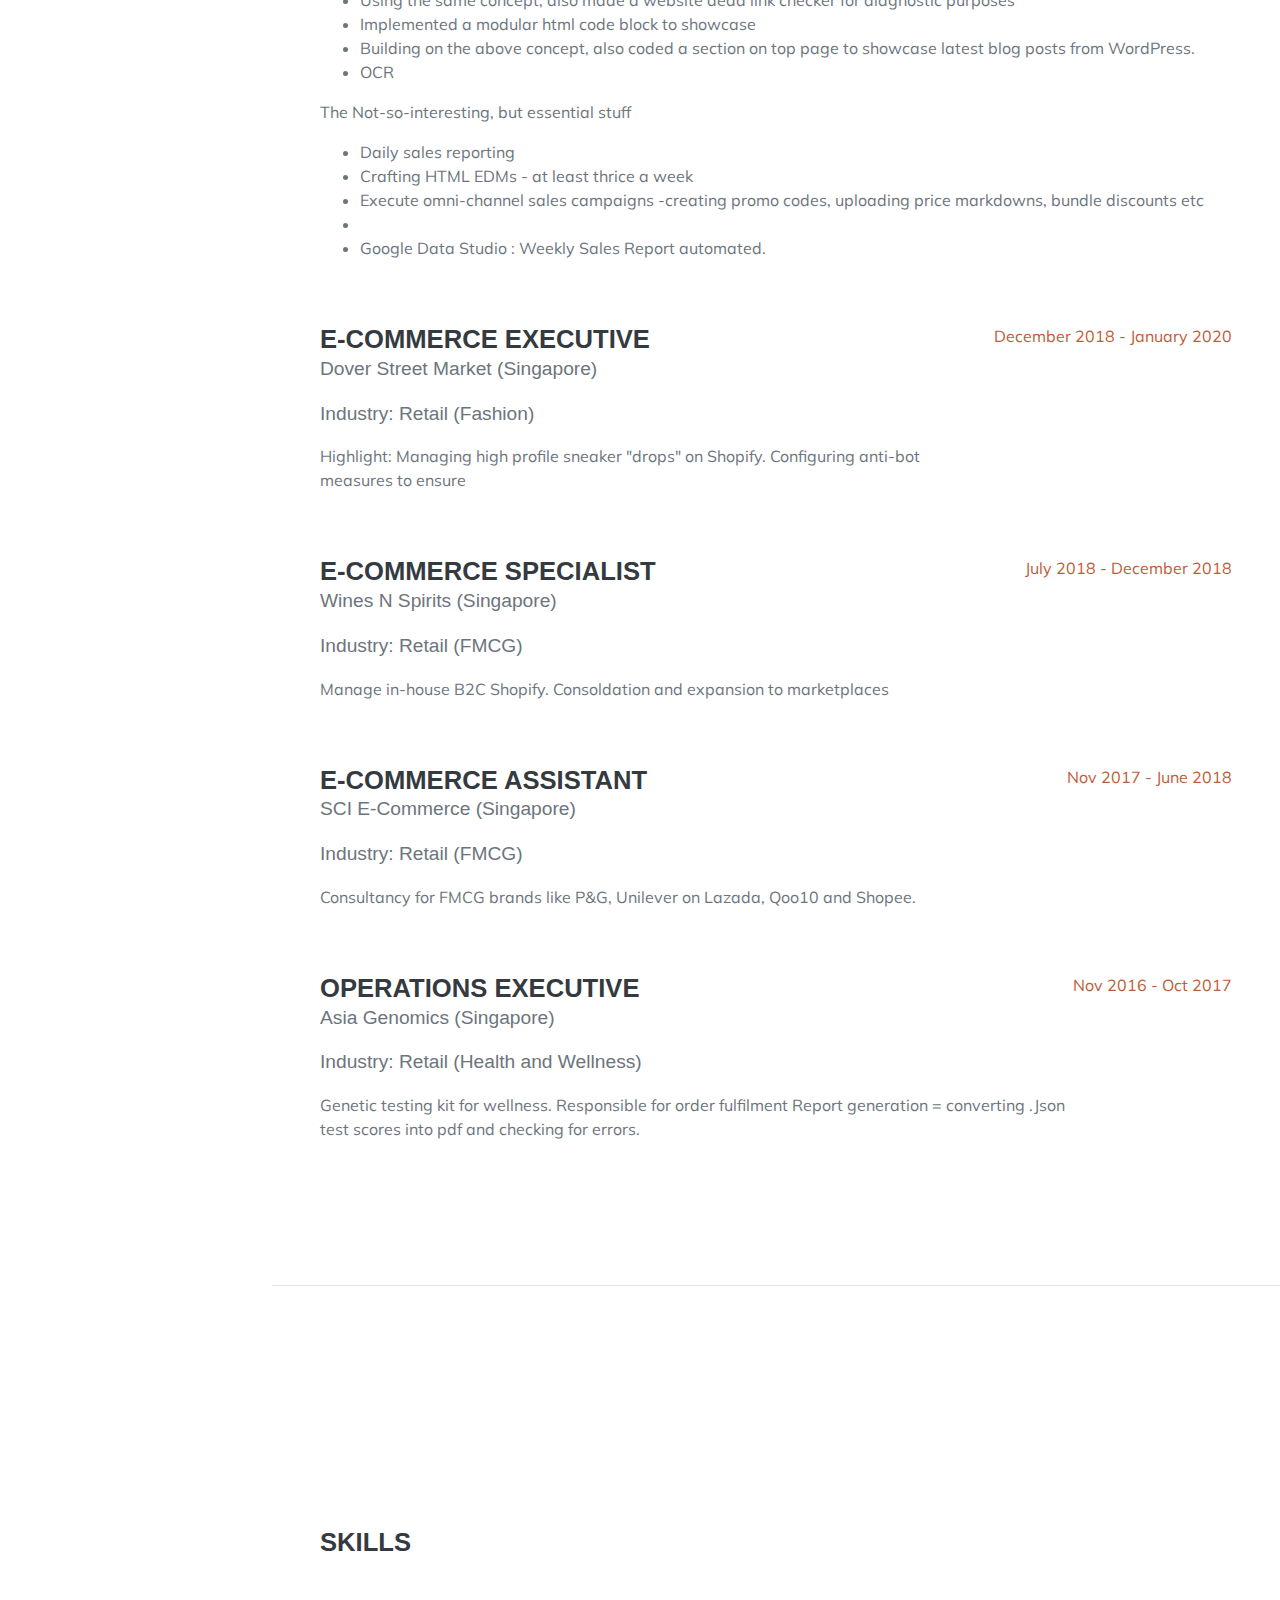
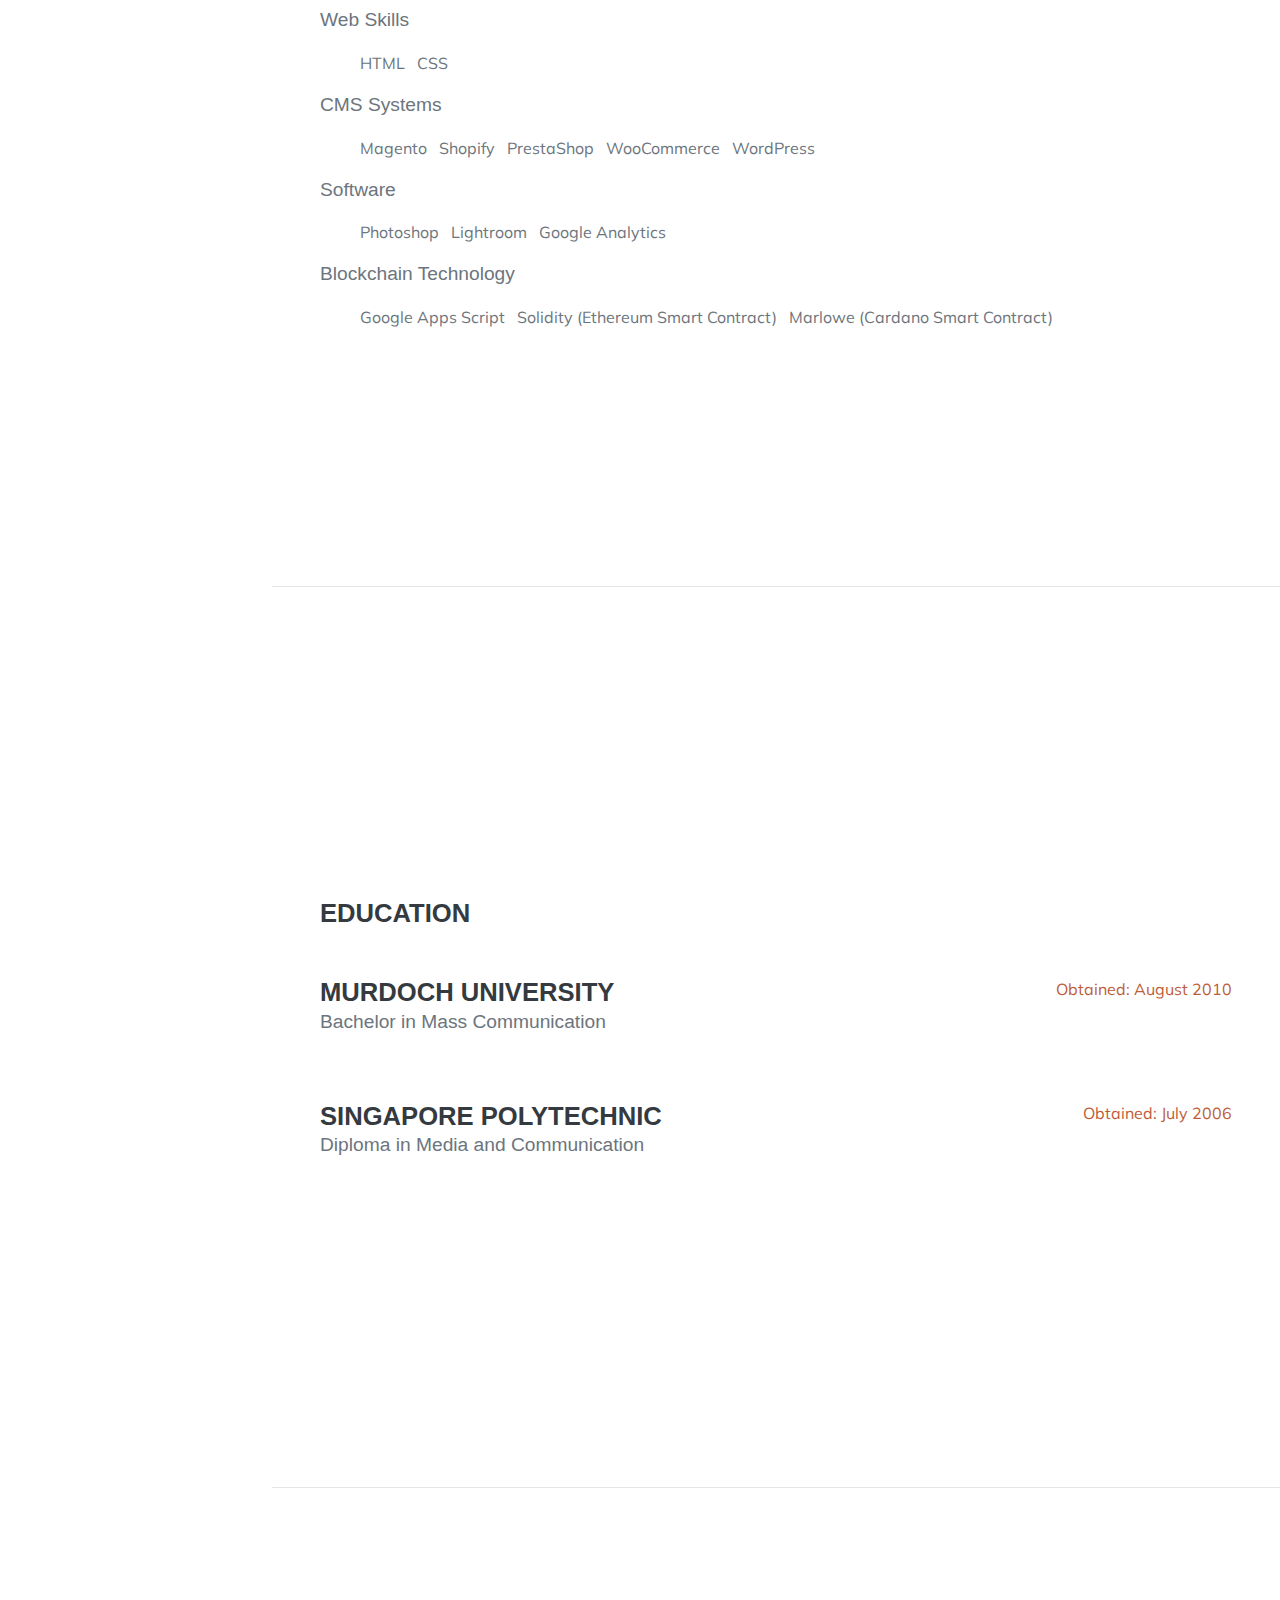
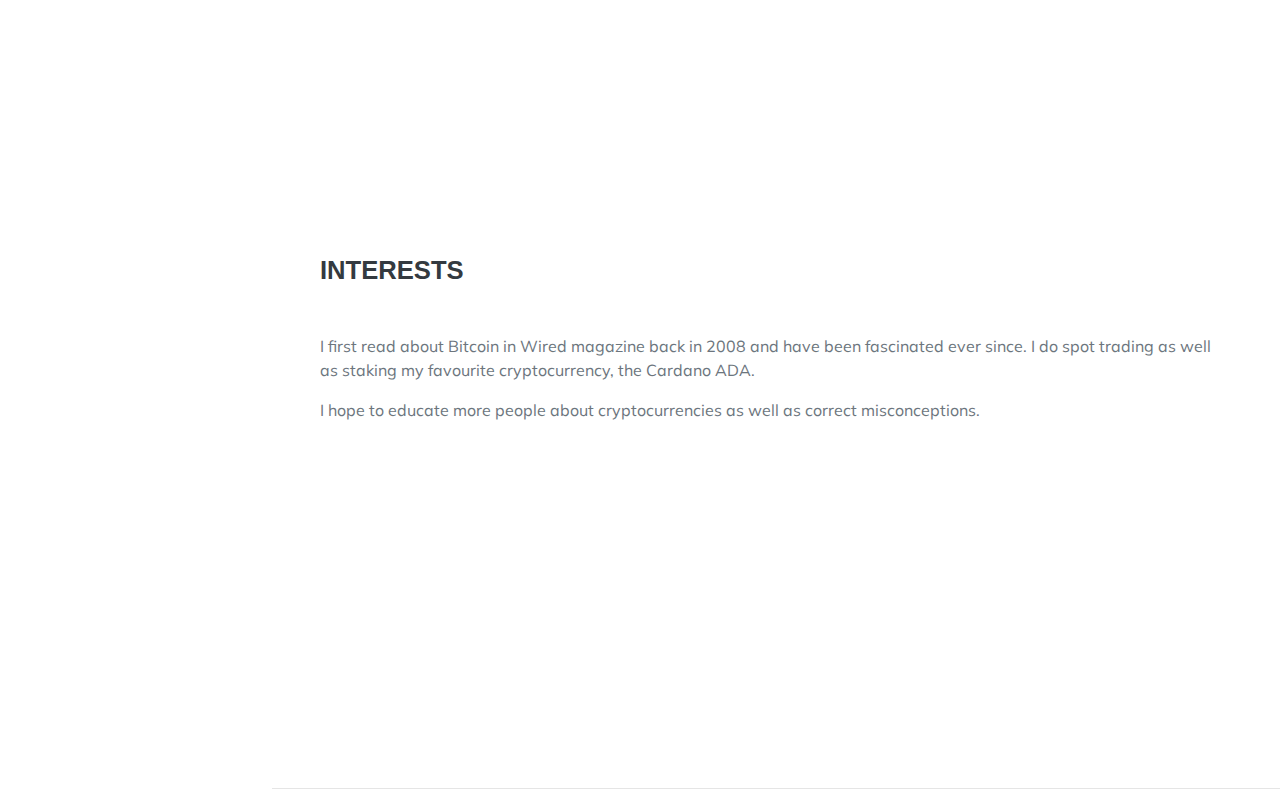
==== commit a528686a: "Update index.html" ====
--- a/index.html
+++ b/index.html
@@ -168,8 +168,8 @@
                            <div class="subheading mb-3">Blockchain Technology</div>
                        <ul>
                         <li class="list-inline-item">Google Apps Script</li>
-                        <li class="list-inline-item">Solidity Ethereum Smart Contract</li>
-                        <li class="list-inline-item">Marlowe Cardano Smart Contract </li>
+                        <li class="list-inline-item">Solidity (Ethereum Smart Contract)</li>
+                        <li class="list-inline-item">Marlowe (Cardano Smart Contract)</li>
                     </ul>
                   
                 </div>
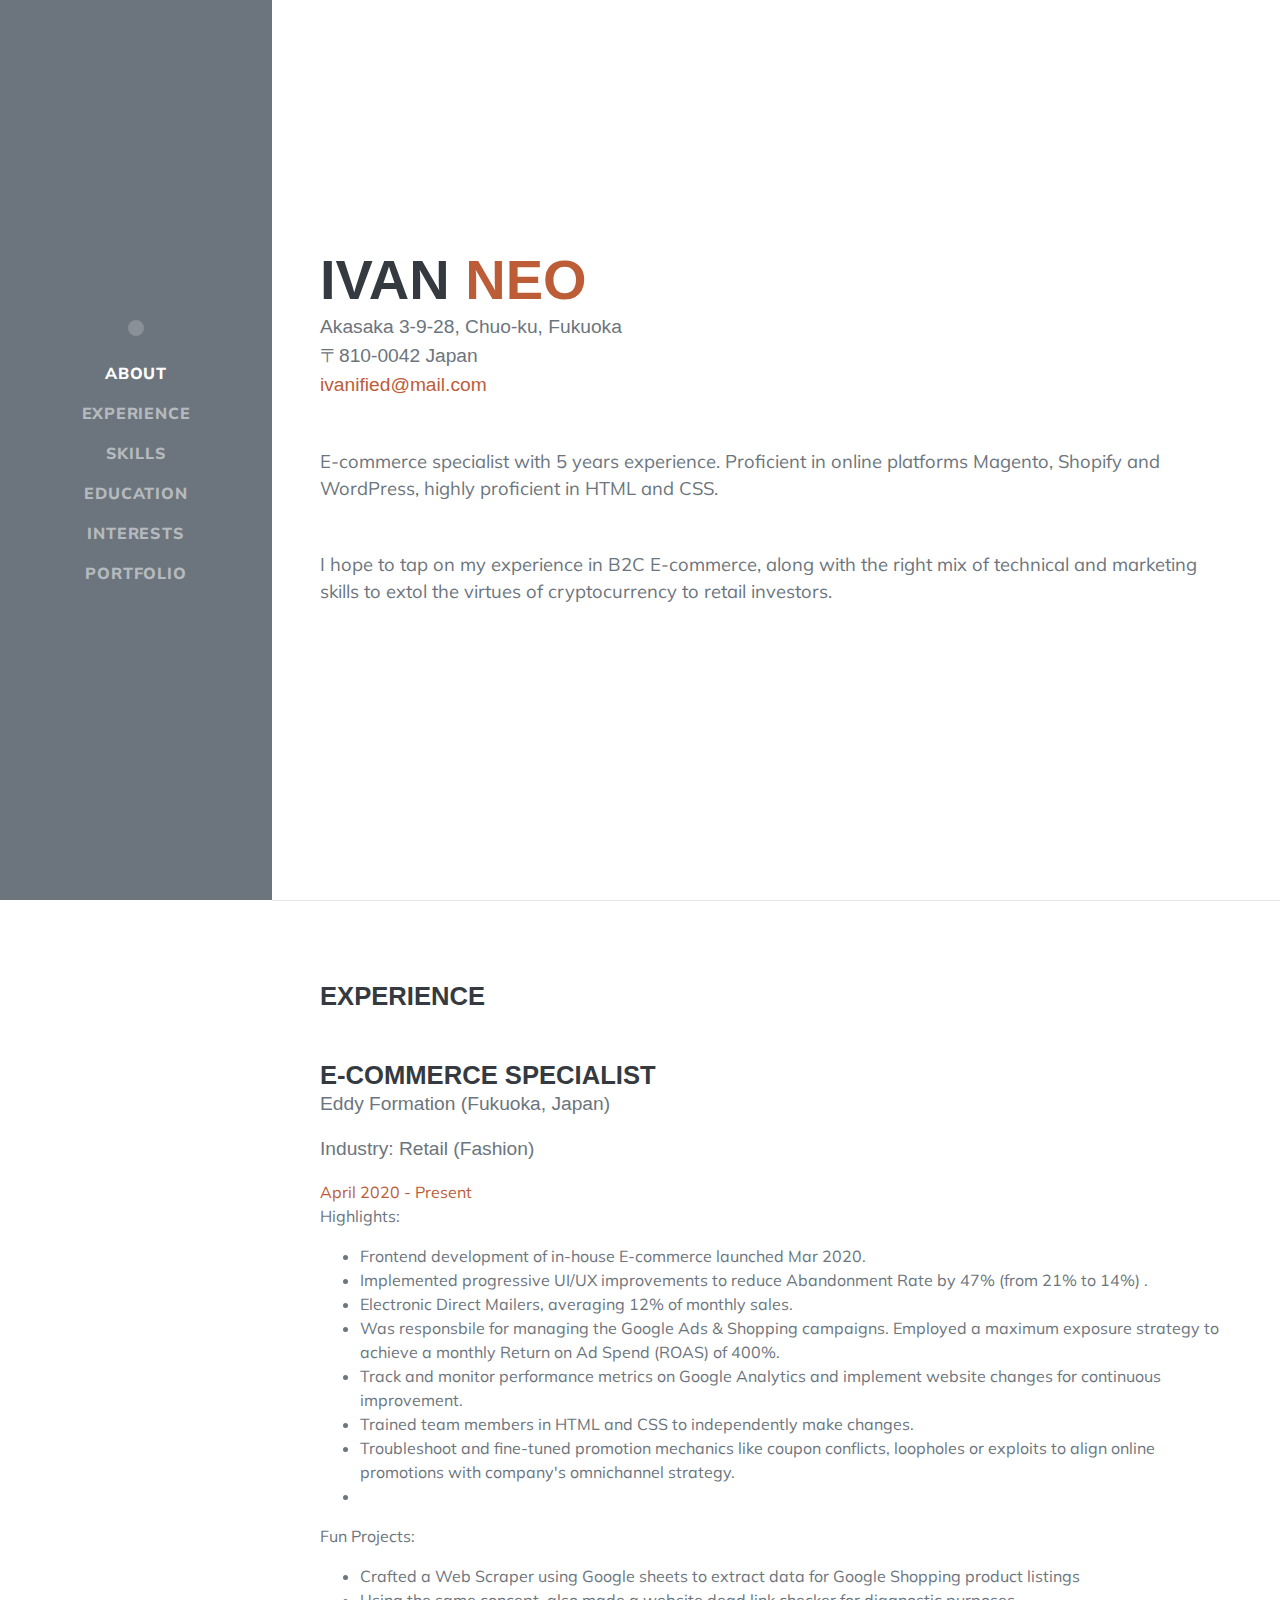
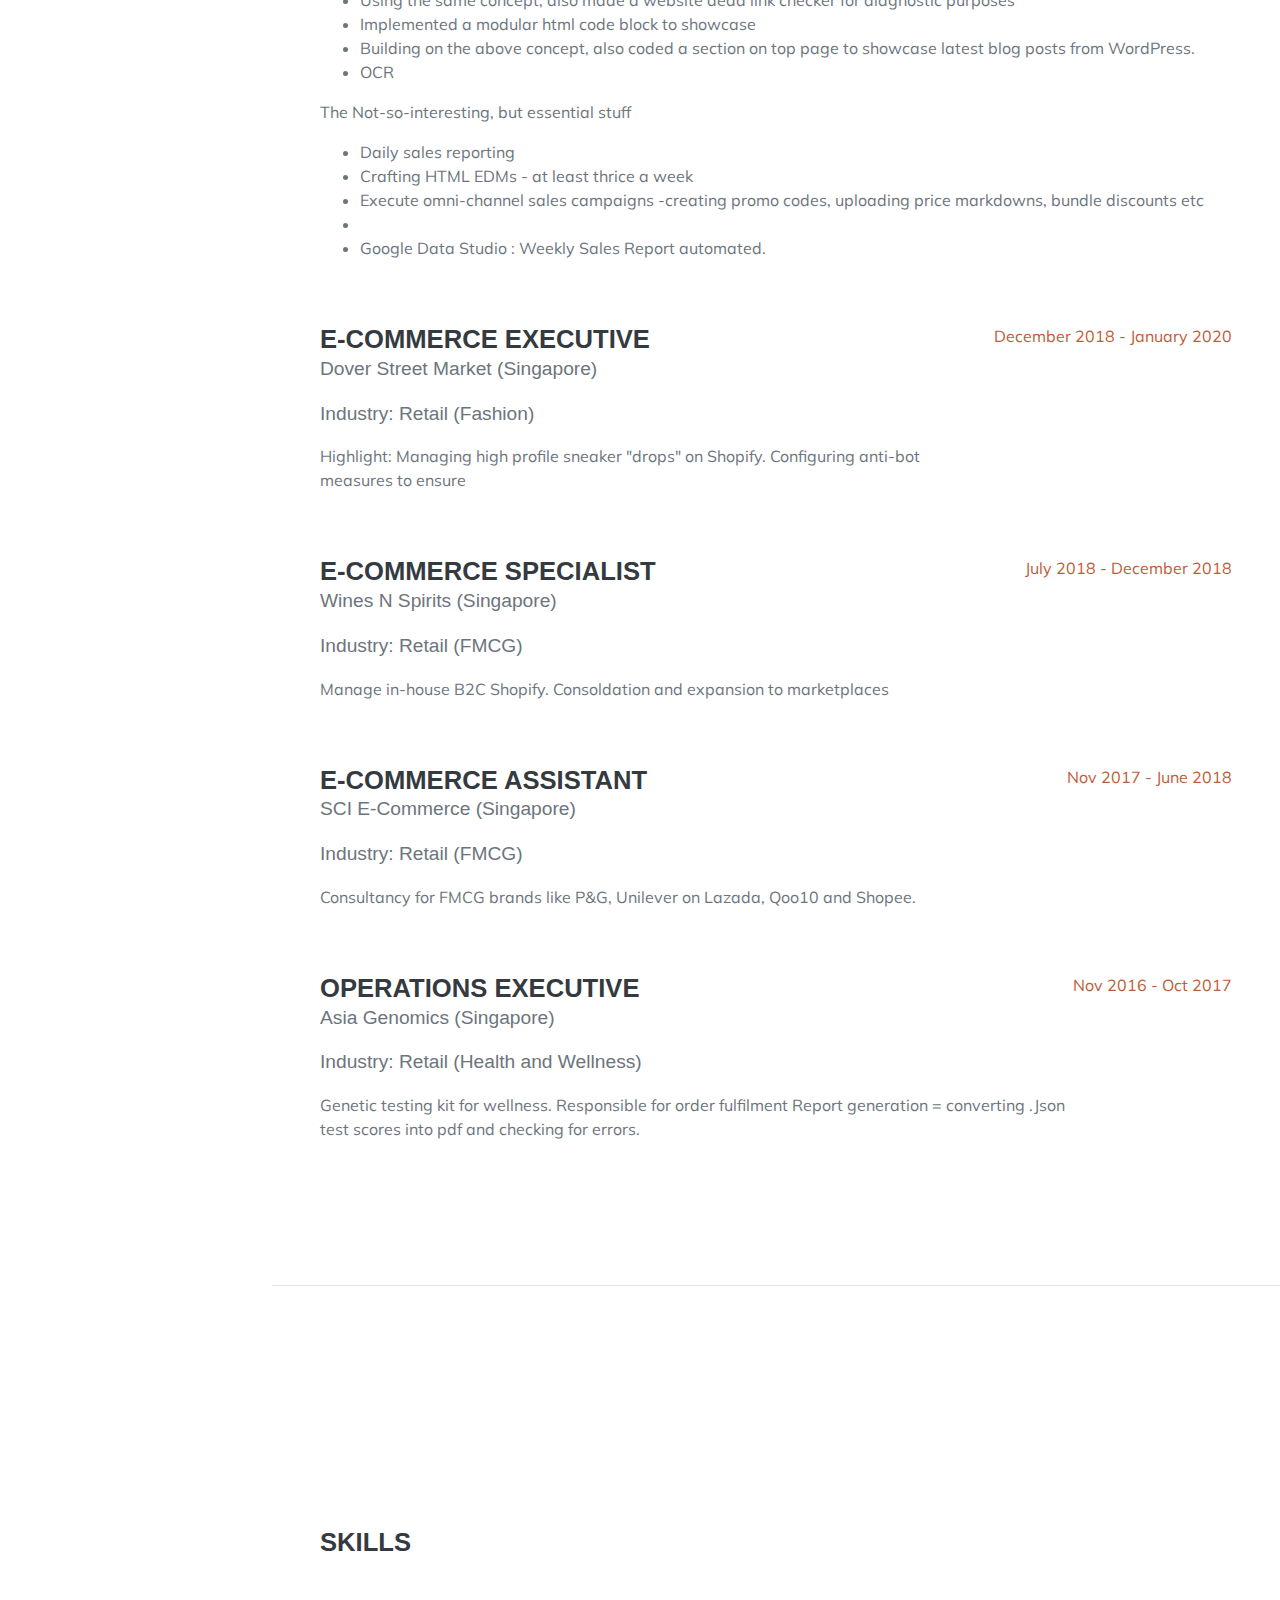
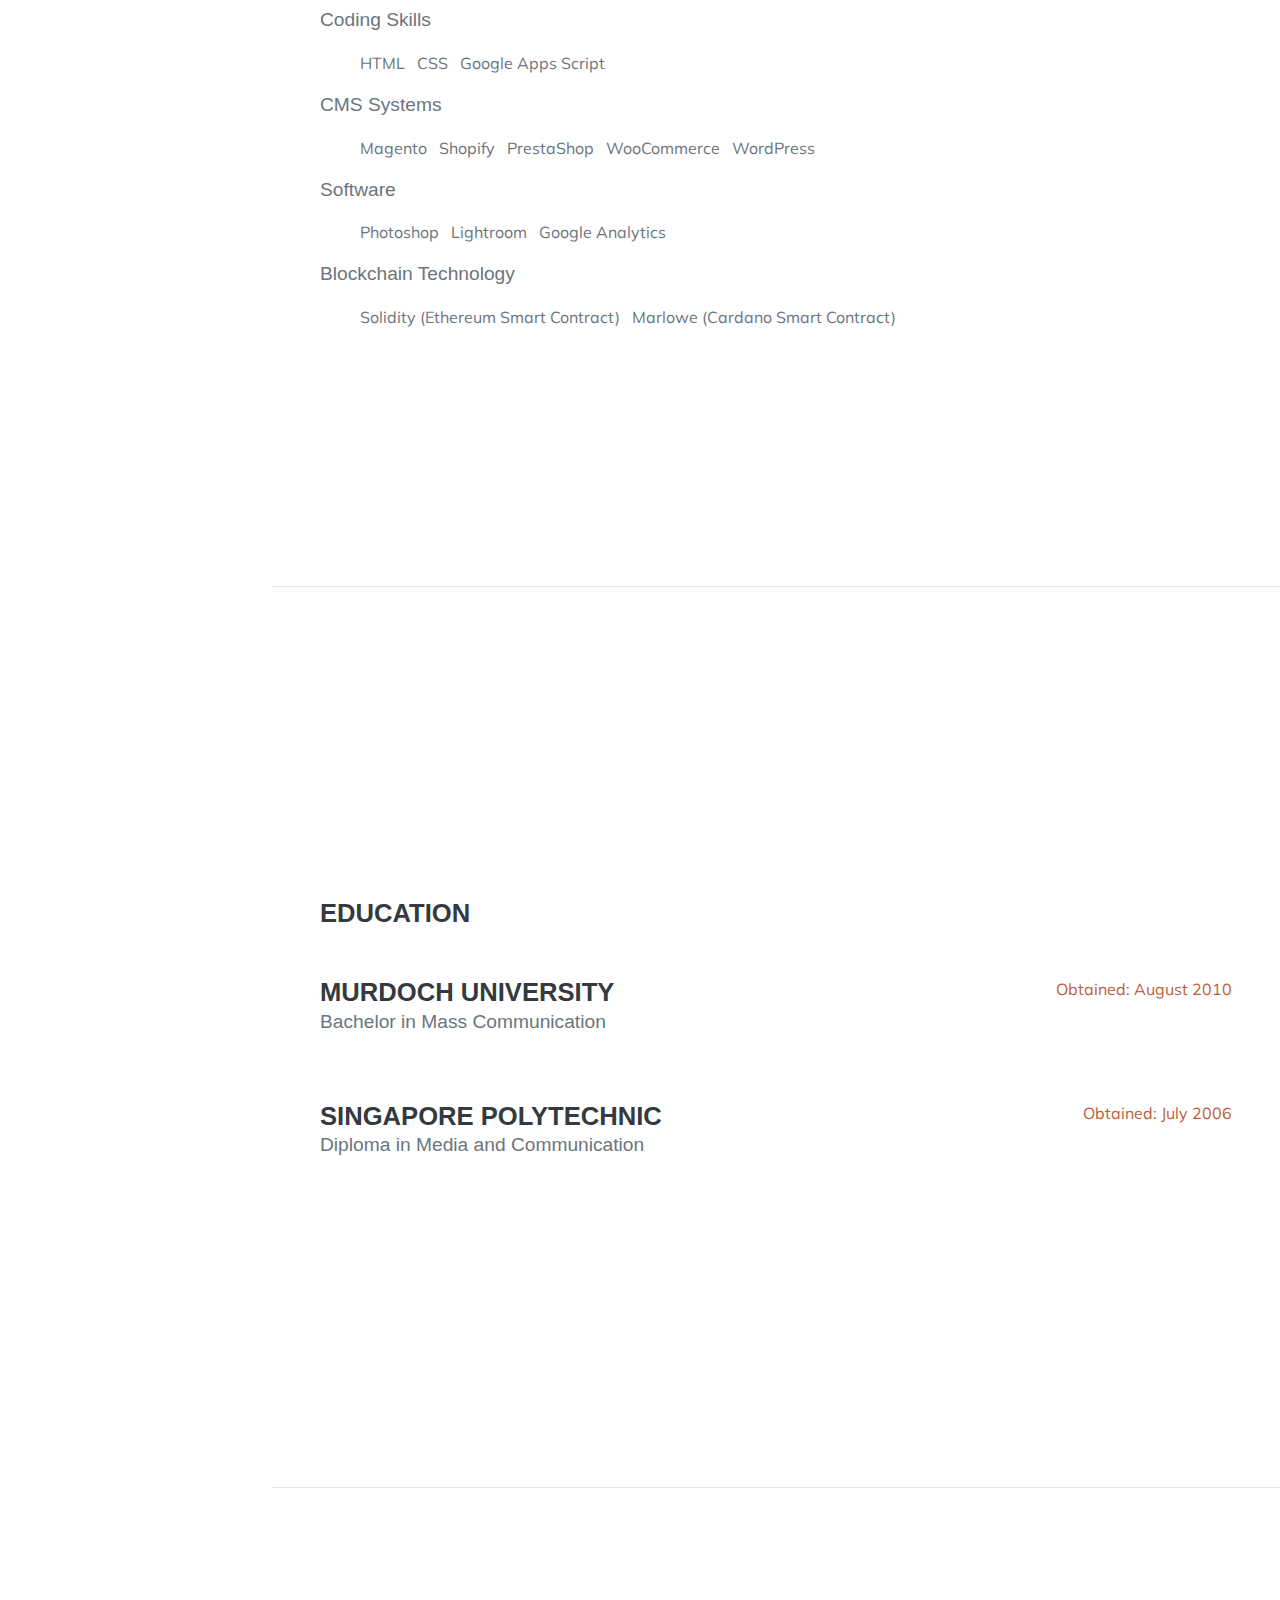
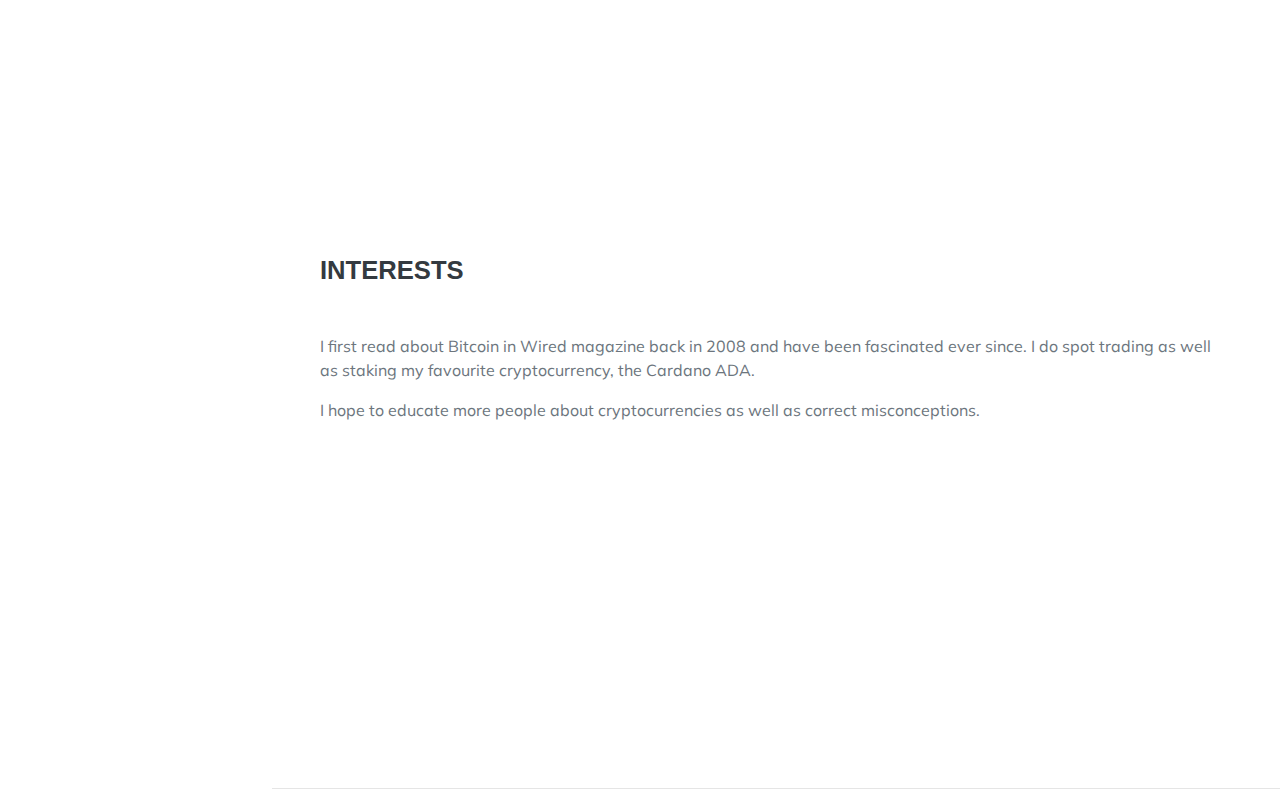
==== commit 660c5378: "Update index.html" ====
--- a/index.html
+++ b/index.html
@@ -145,10 +145,11 @@
             <section class="resume-section" id="skills">
                 <div class="resume-section-content">
                     <h3 class="mb-5">Skills</h3>
-                    <div class="subheading mb-3">Web Skills</div>
+                    <div class="subheading mb-3">Coding Skills</div>
                     <ul>
                         <li class="list-inline-item">HTML</li>
                         <li class="list-inline-item">CSS</li>
+                         <li class="list-inline-item">Google Apps Script</li>
                      </ul>
                     <div class="subheading mb-3">CMS Systems</div>
                        <ul>
@@ -167,8 +168,7 @@
                     
                            <div class="subheading mb-3">Blockchain Technology</div>
                        <ul>
-                        <li class="list-inline-item">Google Apps Script</li>
-                        <li class="list-inline-item">Solidity (Ethereum Smart Contract)</li>
+                       <li class="list-inline-item">Solidity (Ethereum Smart Contract)</li>
                         <li class="list-inline-item">Marlowe (Cardano Smart Contract)</li>
                     </ul>
                   
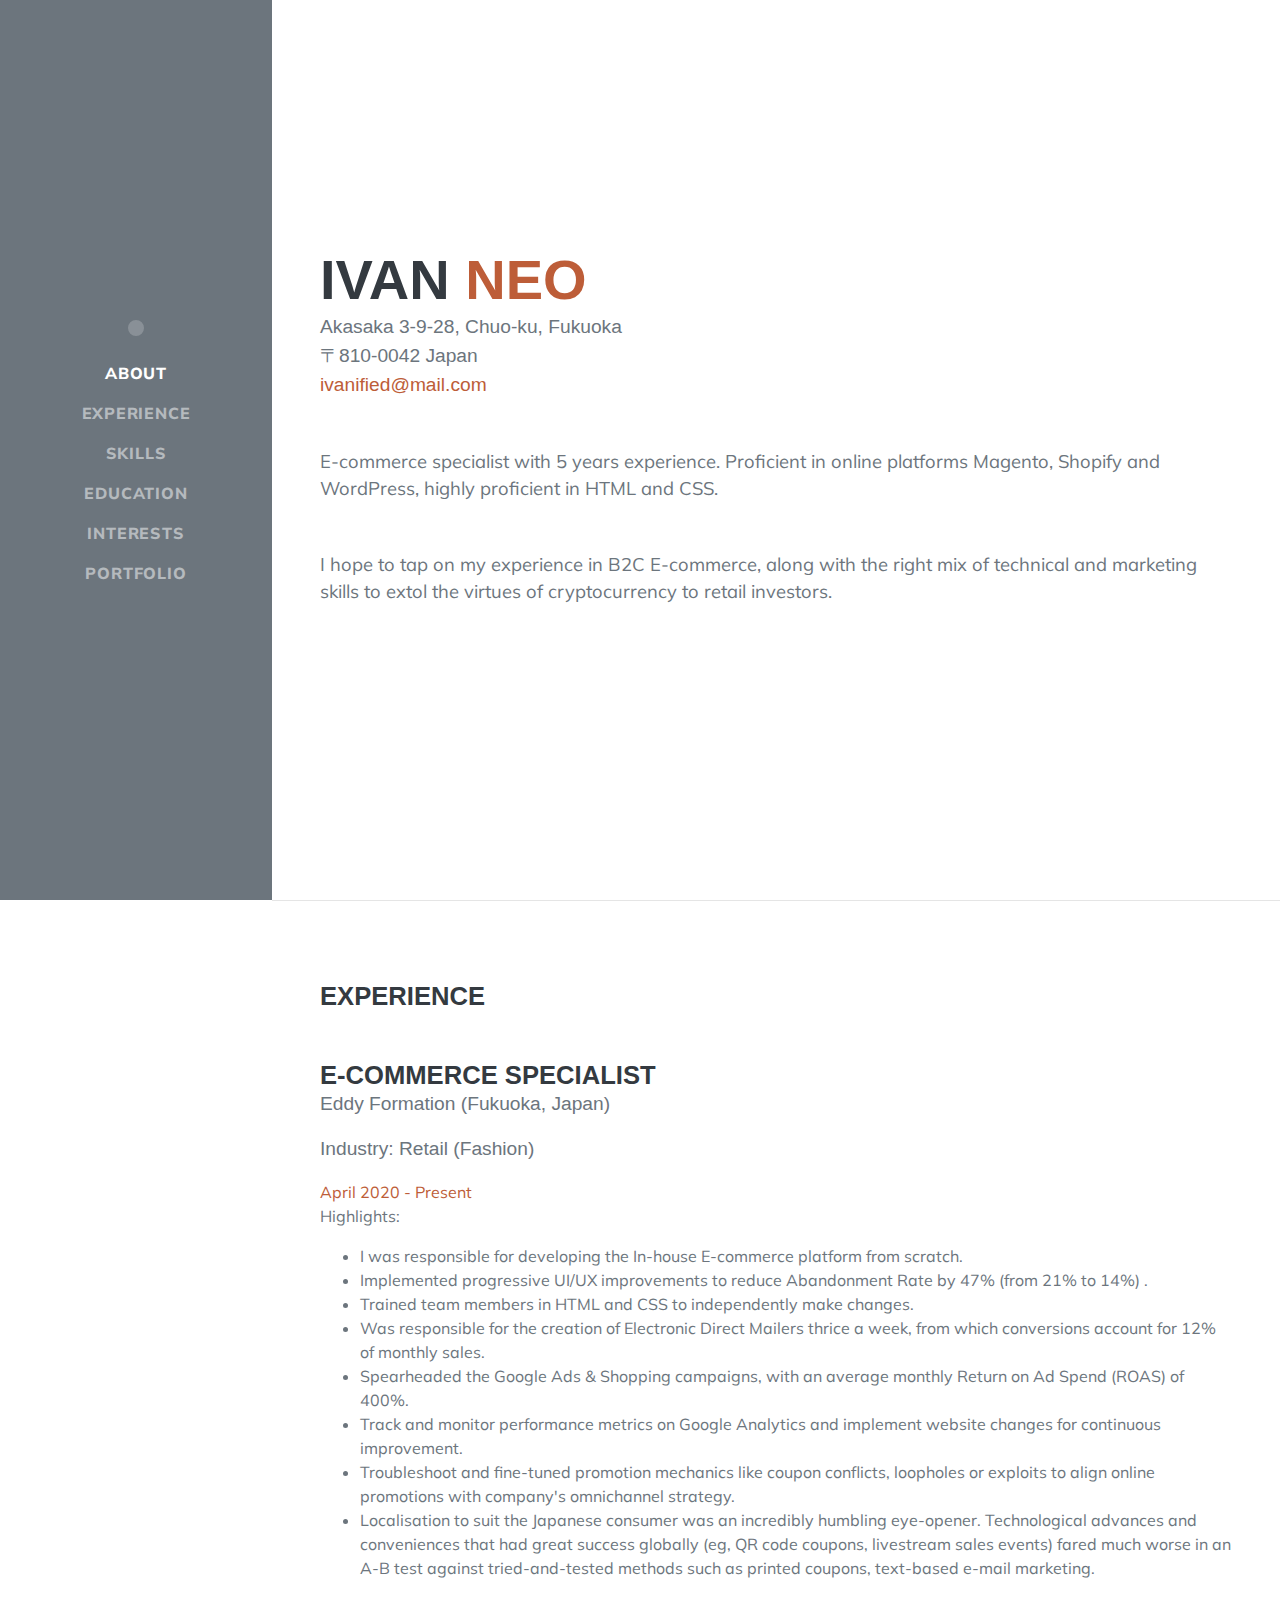
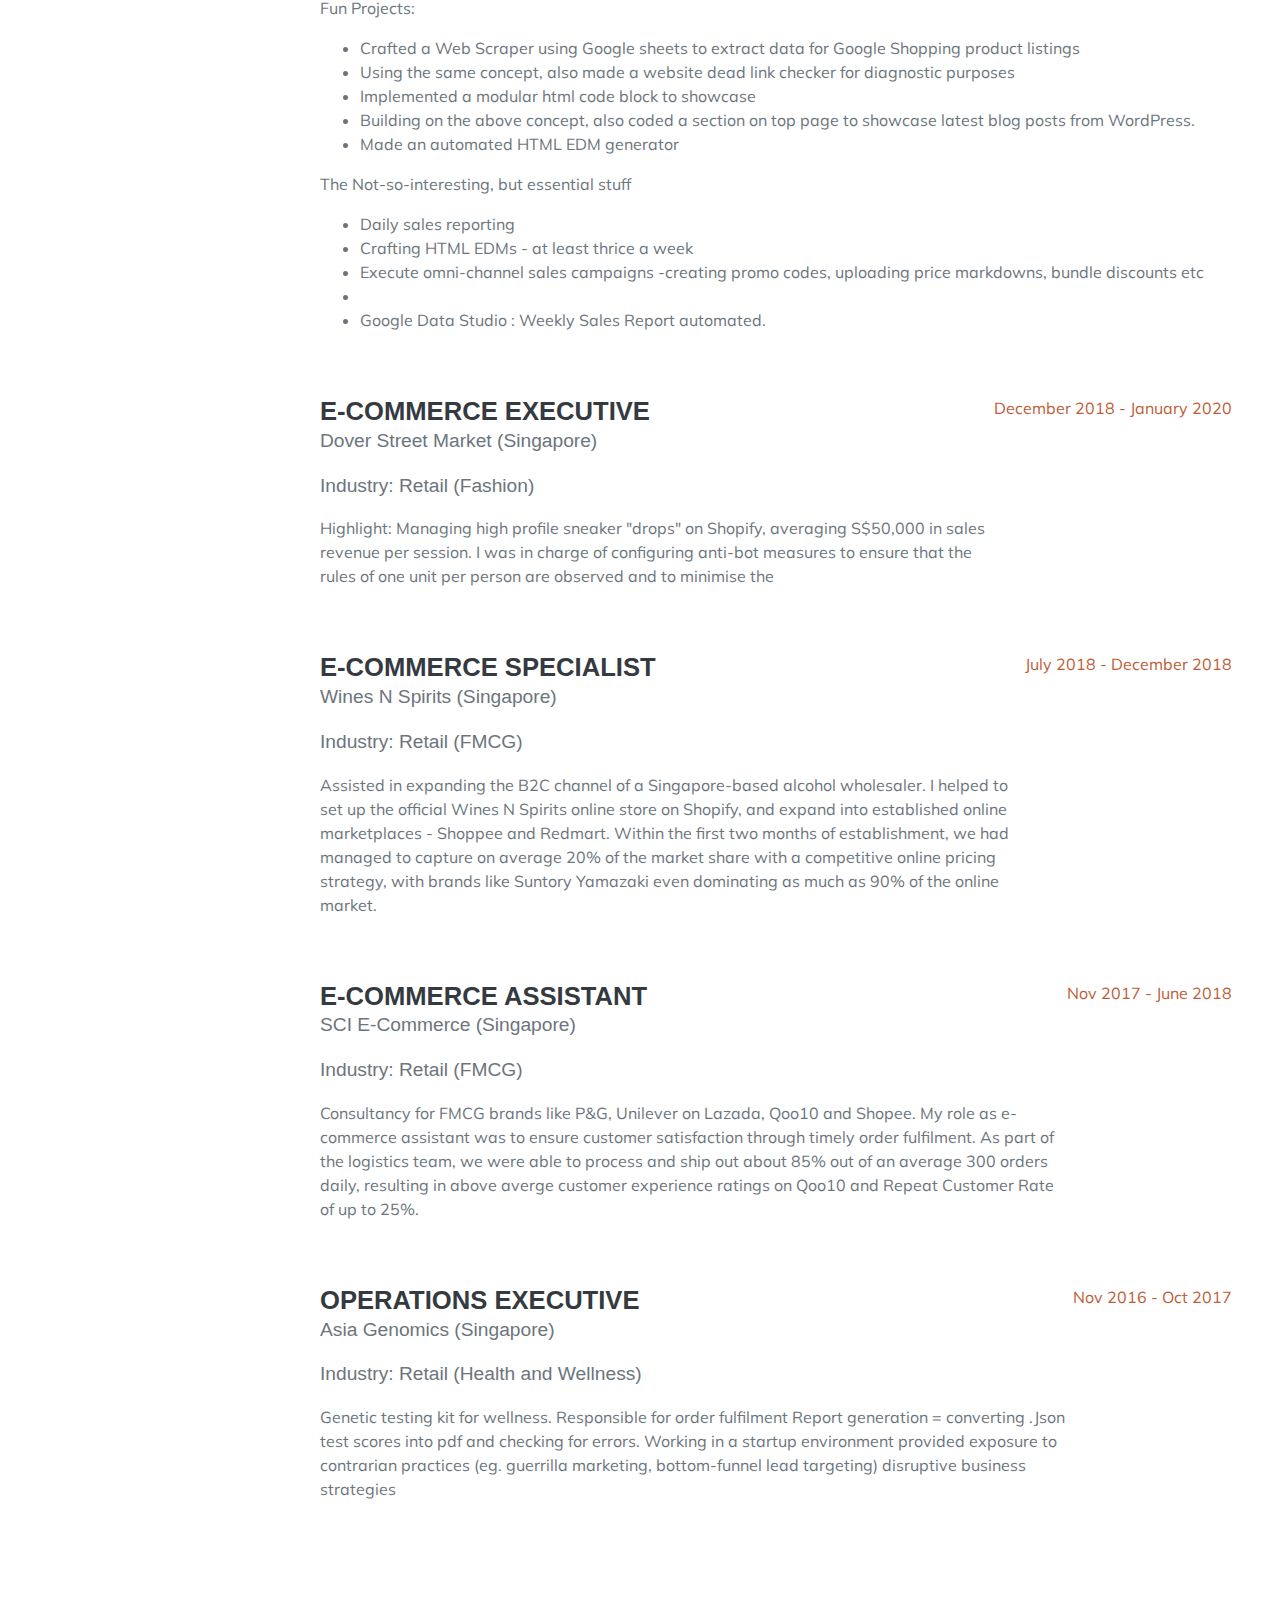
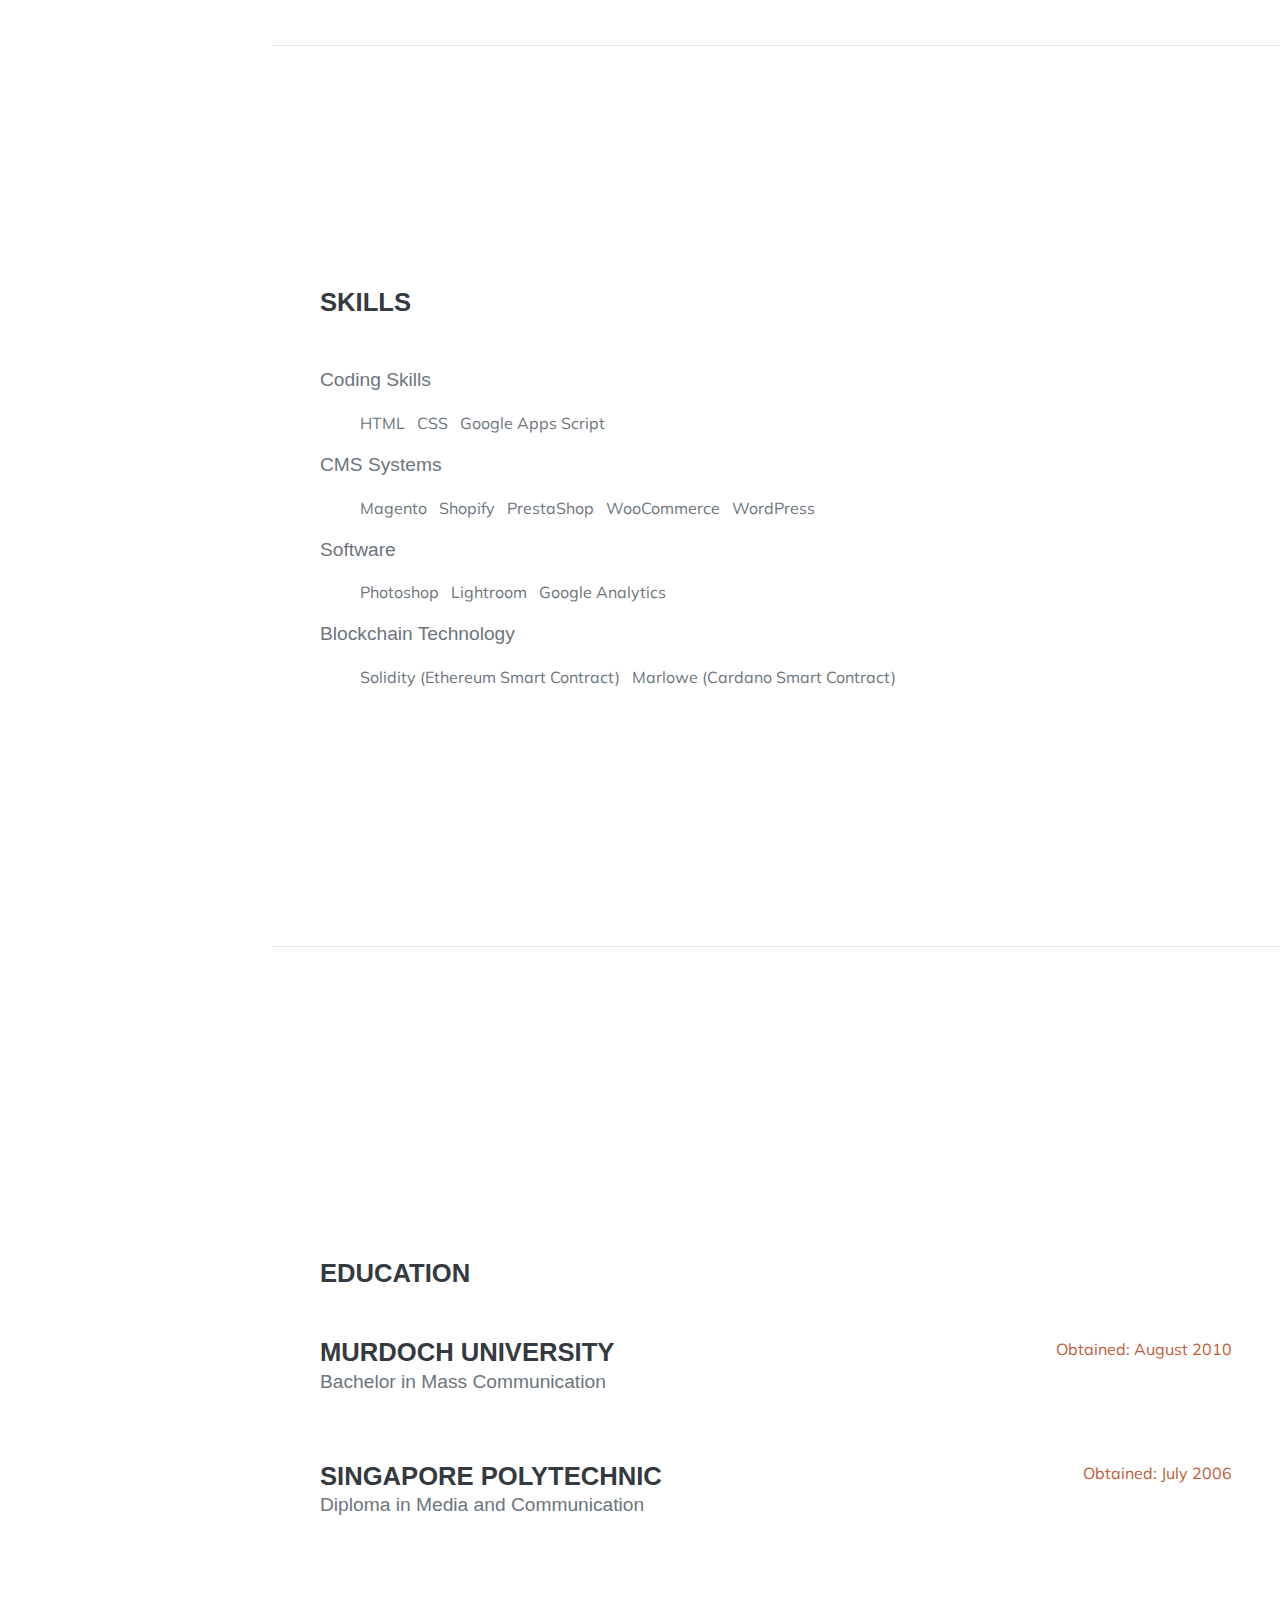
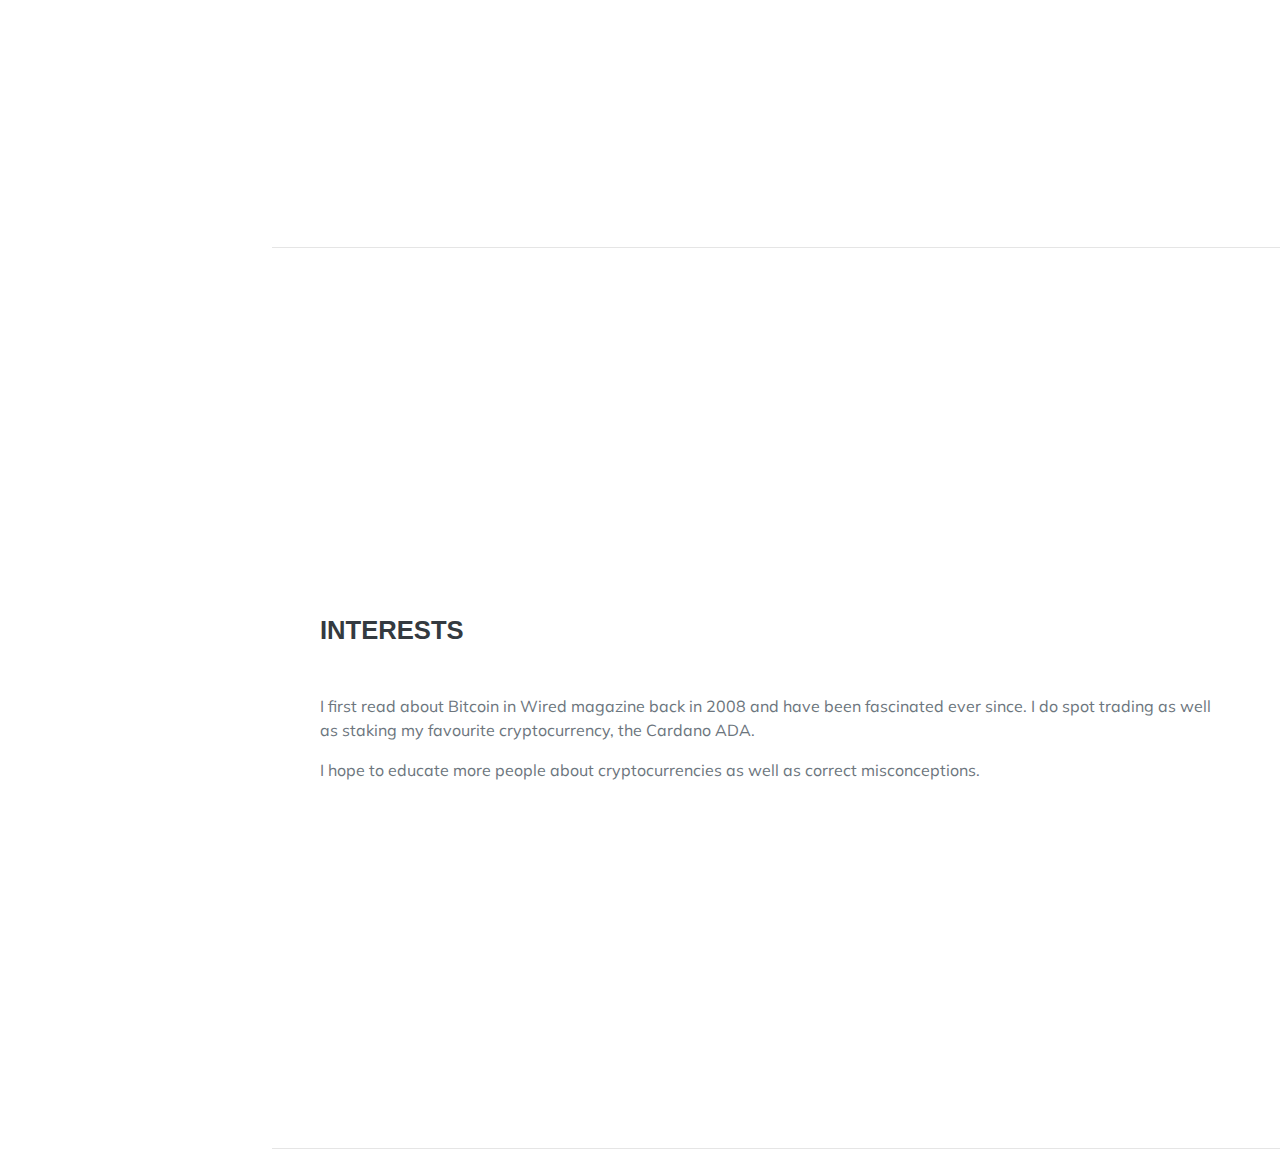
==== commit 87df40e9: "Update index.html" ====
--- a/index.html
+++ b/index.html
@@ -66,14 +66,14 @@
                                                     <div class="flex-shrink-0"><span class="text-primary">April 2020 - Present</span></div>
                             <p>Highlights:</p>
                             <ul>
-                             <li>Frontend development of in-house E-commerce launched Mar 2020. </li>
+                             <li>I was responsible for developing the In-house E-commerce platform from scratch.</li>
                                 <li>Implemented progressive UI/UX improvements to reduce Abandonment Rate by 47% (from 21% to 14%) . </li>
-                                <li>Electronic Direct Mailers, averaging 12% of monthly sales. </li>
-                                  <li>Was responsbile for managing the Google Ads & Shopping campaigns. Employed a maximum exposure strategy to achieve a monthly Return on Ad Spend (ROAS) of 400%.</li>
+                             <li> Trained team members in HTML and CSS to independently make changes.</li>
+                                <li>Was responsible for the creation of Electronic Direct Mailers thrice a week, from which conversions account for 12% of monthly sales. </li>
+                                  <li>Spearheaded the Google Ads & Shopping campaigns, with an average monthly Return on Ad Spend (ROAS) of 400%.</li>
                                  <li>Track and monitor performance metrics on Google Analytics and implement website changes for continuous improvement. </li>
-                             <li> Trained team members in HTML and CSS to independently make changes.</li>
-                            <li>Troubleshoot and fine-tuned promotion mechanics like coupon conflicts, loopholes or exploits to align online promotions with company's omnichannel strategy.</li>
-                                <li></li>
+                                                 <li>Troubleshoot and fine-tuned promotion mechanics like coupon conflicts, loopholes or exploits to align online promotions with company's omnichannel strategy.</li>
+                                                             <li>Localisation to suit the Japanese consumer was an incredibly humbling eye-opener. Technological advances and conveniences that had great success globally (eg, QR code coupons, livestream sales events) fared much worse in an A-B test against tried-and-tested methods such as printed coupons, text-based e-mail marketing.
                                 
                                                                                             </ul>
                              <p>Fun Projects:</p>   
@@ -82,7 +82,7 @@
                             <li>Using the same concept, also made a website dead link checker for diagnostic purposes</li>  
                              <li>Implemented a modular html code block to showcase </li>
                                       <li>Building on the above concept, also coded a section on top page to showcase latest blog posts from WordPress.</li>
-                                                                   <li>OCR  </li>
+                                                                   <li>Made an automated HTML EDM generator </li>
                                 
                                                             </ul>
                             
@@ -106,7 +106,7 @@
                             <h3 class="mb-0">E-commerce Executive</h3>
                             <div class="subheading mb-3">Dover Street Market (Singapore)</div>
                              <div class="subheading mb-3">Industry: Retail (Fashion)</div>
-                            <p>Highlight: Managing high profile sneaker "drops" on Shopify. Configuring anti-bot measures to ensure </p>
+                            <p>Highlight: Managing high profile sneaker "drops" on Shopify, averaging S$50,000 in sales revenue per session. I was in charge of configuring anti-bot measures to ensure that the rules of one unit per person are observed and to minimise the </p>
                         </div>
                         <div class="flex-shrink-0"><span class="text-primary">December 2018 - January 2020</span></div>
                     </div>
@@ -115,7 +115,7 @@
                             <h3 class="mb-0">E-commerce Specialist</h3>
                             <div class="subheading mb-3">Wines N Spirits (Singapore)</div>
                             <div class="subheading mb-3">Industry: Retail (FMCG)</div>
-                            <p>Manage in-house B2C Shopify. Consoldation and expansion to marketplaces</p>
+                            <p>Assisted in expanding the B2C channel of a Singapore-based alcohol wholesaler. I helped to set up the official Wines N Spirits online store on Shopify, and expand into established online marketplaces - Shoppee and Redmart. Within the first two months of establishment, we had managed to capture on average 20% of the market share with a competitive online pricing strategy, with brands like Suntory Yamazaki even dominating as much as 90% of the online market.</p>
                         </div>
                         <div class="flex-shrink-0"><span class="text-primary">July 2018 - December 2018</span></div>
                     </div>
@@ -124,7 +124,7 @@
                             <h3 class="mb-0">E-commerce Assistant</h3>
                             <div class="subheading mb-3">SCI E-Commerce (Singapore)</div>
                             <div class="subheading mb-3">Industry: Retail (FMCG)</div>
-                            <p>Consultancy for FMCG brands like P&G, Unilever on Lazada, Qoo10 and Shopee.</p>
+                            <p>Consultancy for FMCG brands like P&G, Unilever on Lazada, Qoo10 and Shopee. My role as e-commerce assistant was to ensure customer satisfaction through timely order fulfilment. As part of the logistics team, we were able to process and ship out about 85% out of an average 300 orders daily, resulting in above averge customer experience ratings on Qoo10 and Repeat Customer Rate of up to 25%.</p>
                         </div>
                         <div class="flex-shrink-0"><span class="text-primary">Nov 2017 - June 2018</span></div>
                     </div>
@@ -134,7 +134,7 @@
                             <div class="subheading mb-3">Asia Genomics (Singapore)</div>
                             <div class="subheading mb-3">Industry: Retail (Health and Wellness)</div>
                             <p>Genetic testing kit for wellness. Responsible for order fulfilment 
-                            Report generation = converting .Json test scores into pdf and checking for errors. </p>
+                            Report generation = converting .Json test scores into pdf and checking for errors. Working in a startup environment provided exposure to contrarian practices (eg. guerrilla marketing, bottom-funnel lead targeting) disruptive business strategies </p>
                         </div>
                         <div class="flex-shrink-0"><span class="text-primary">Nov 2016 - Oct 2017</span></div>
                     </div>
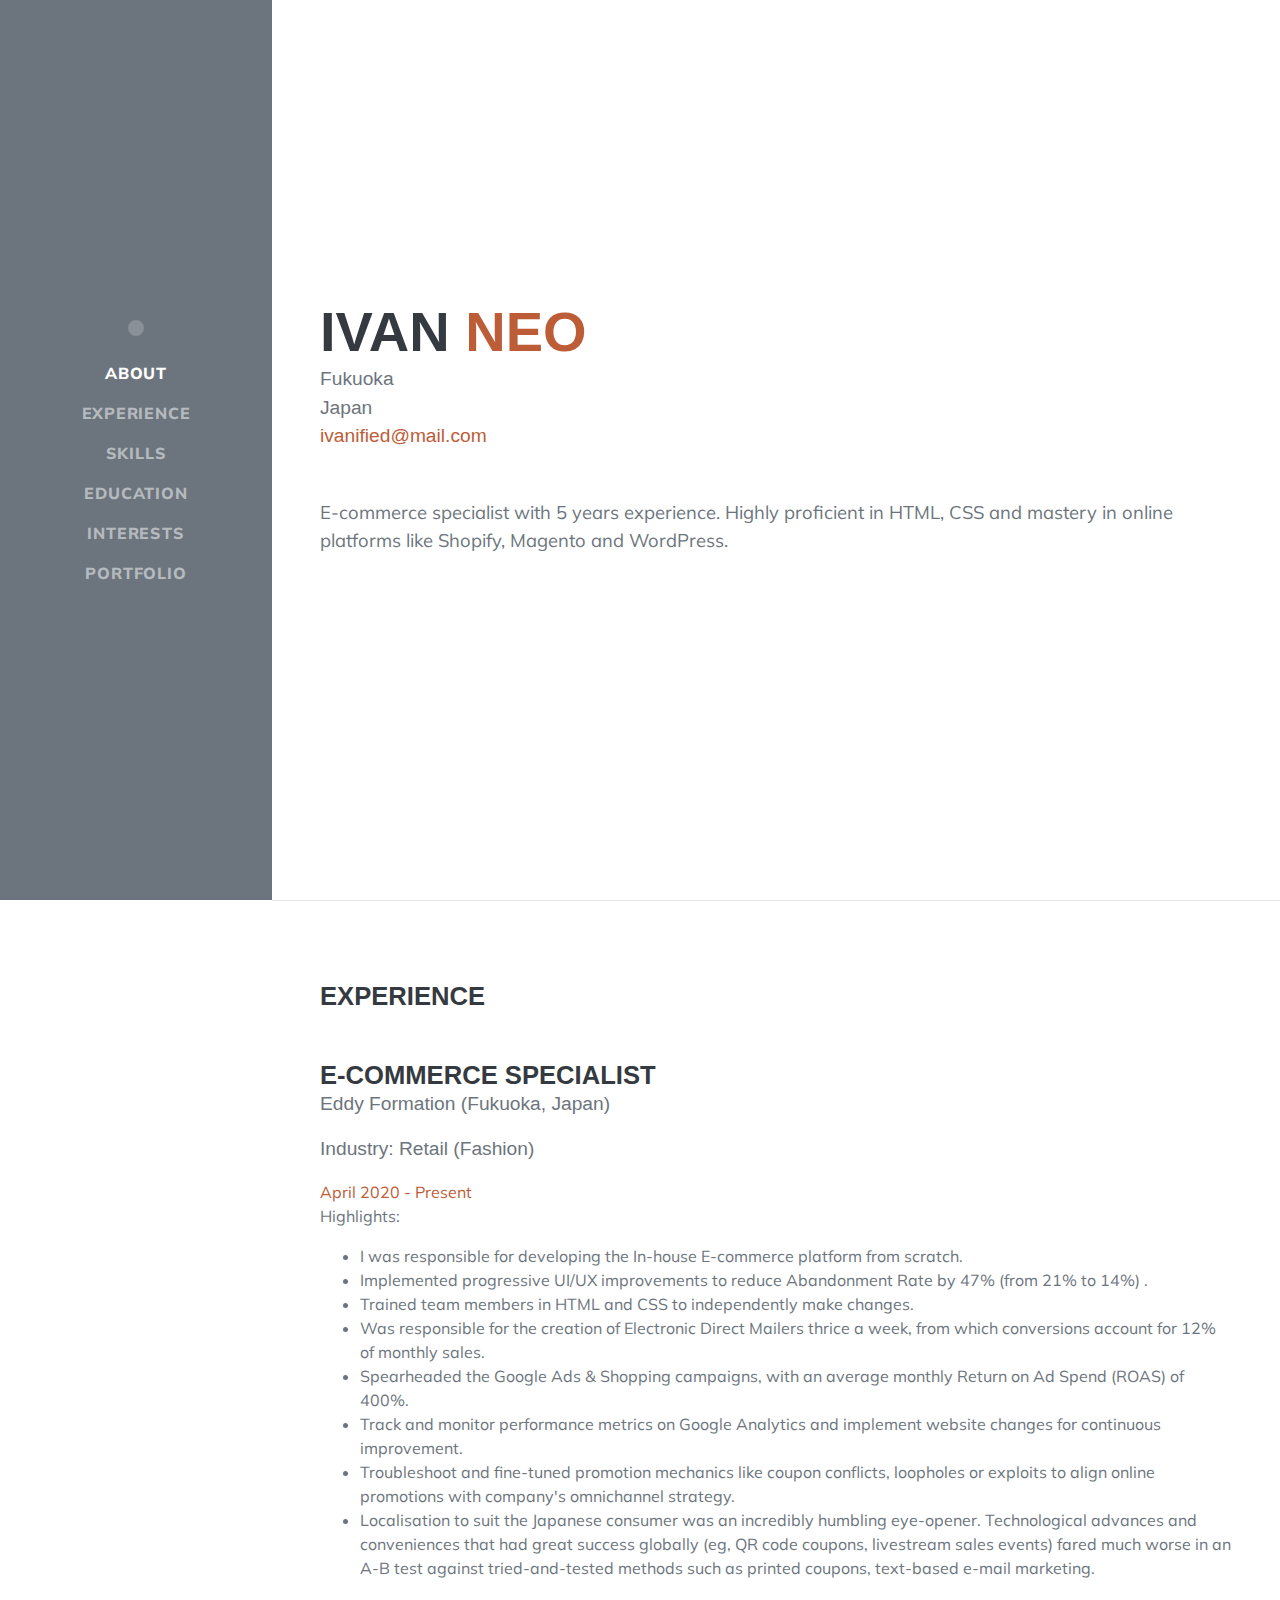
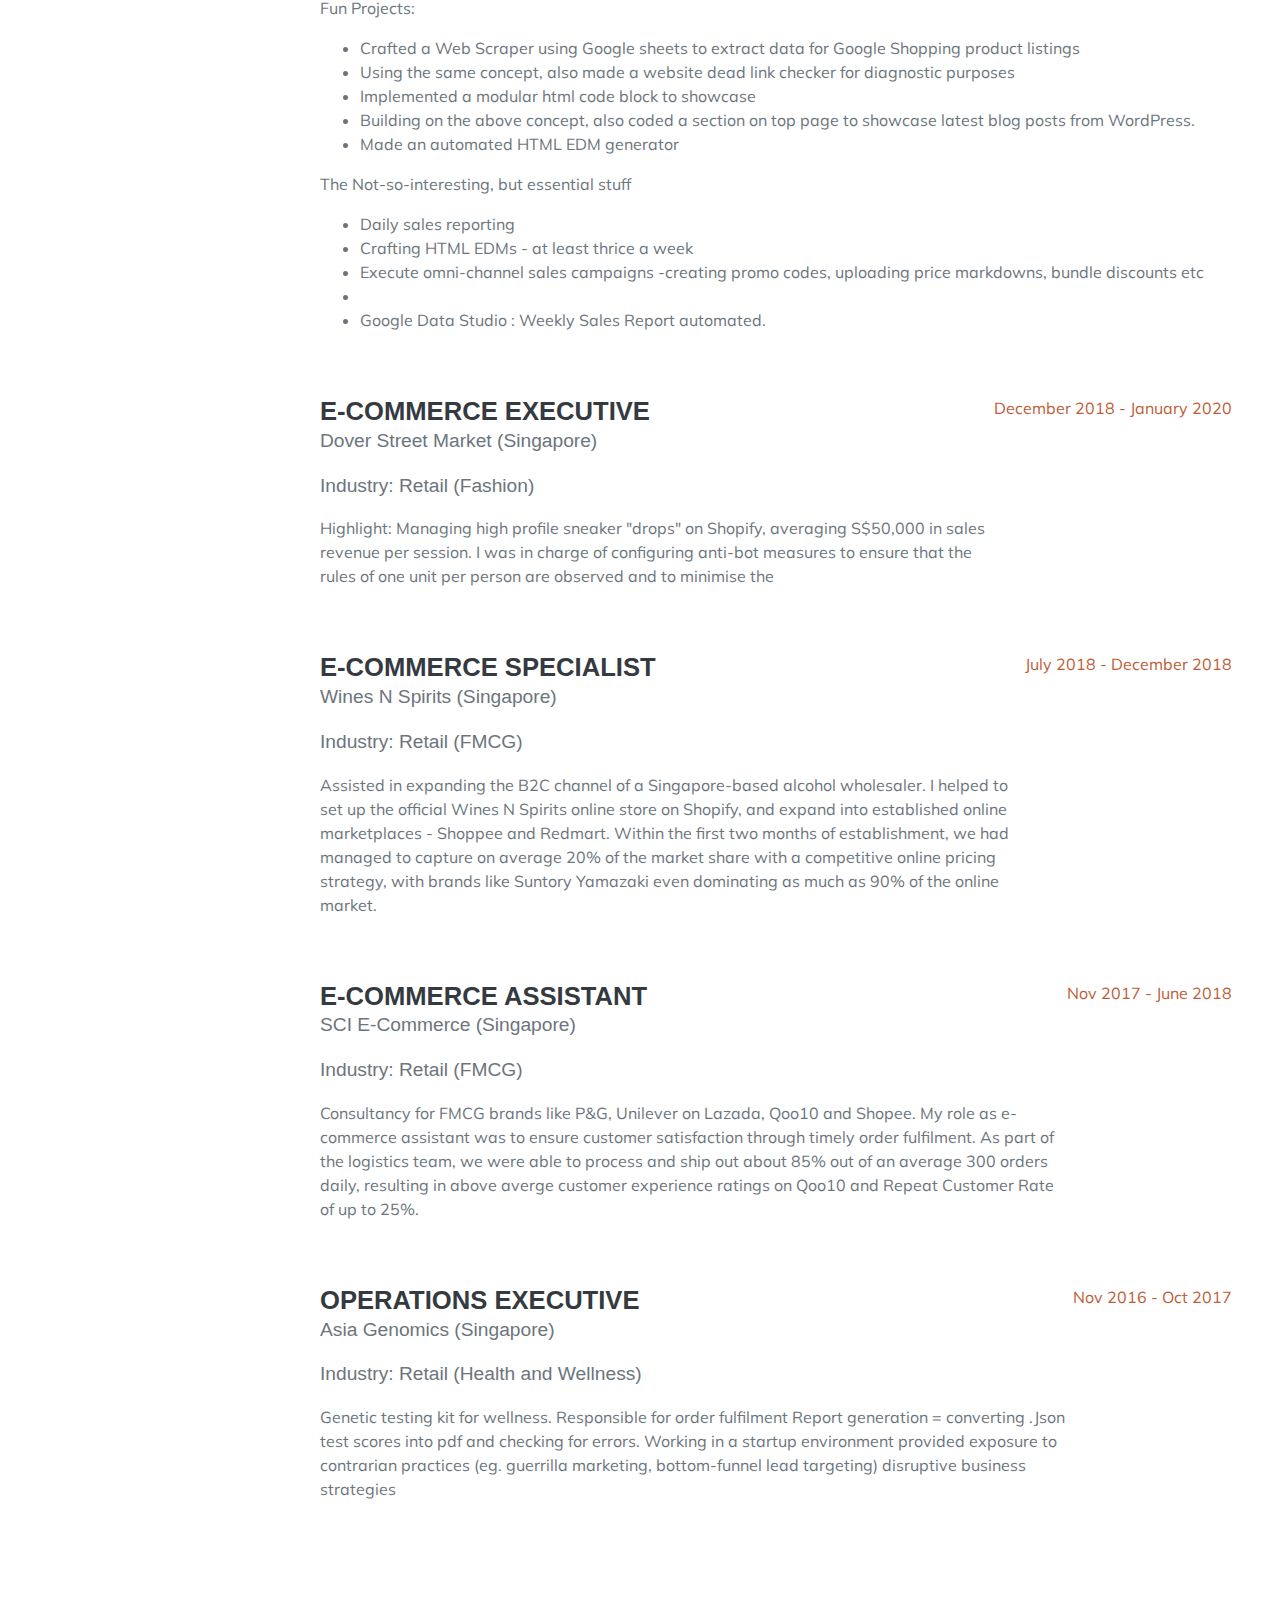
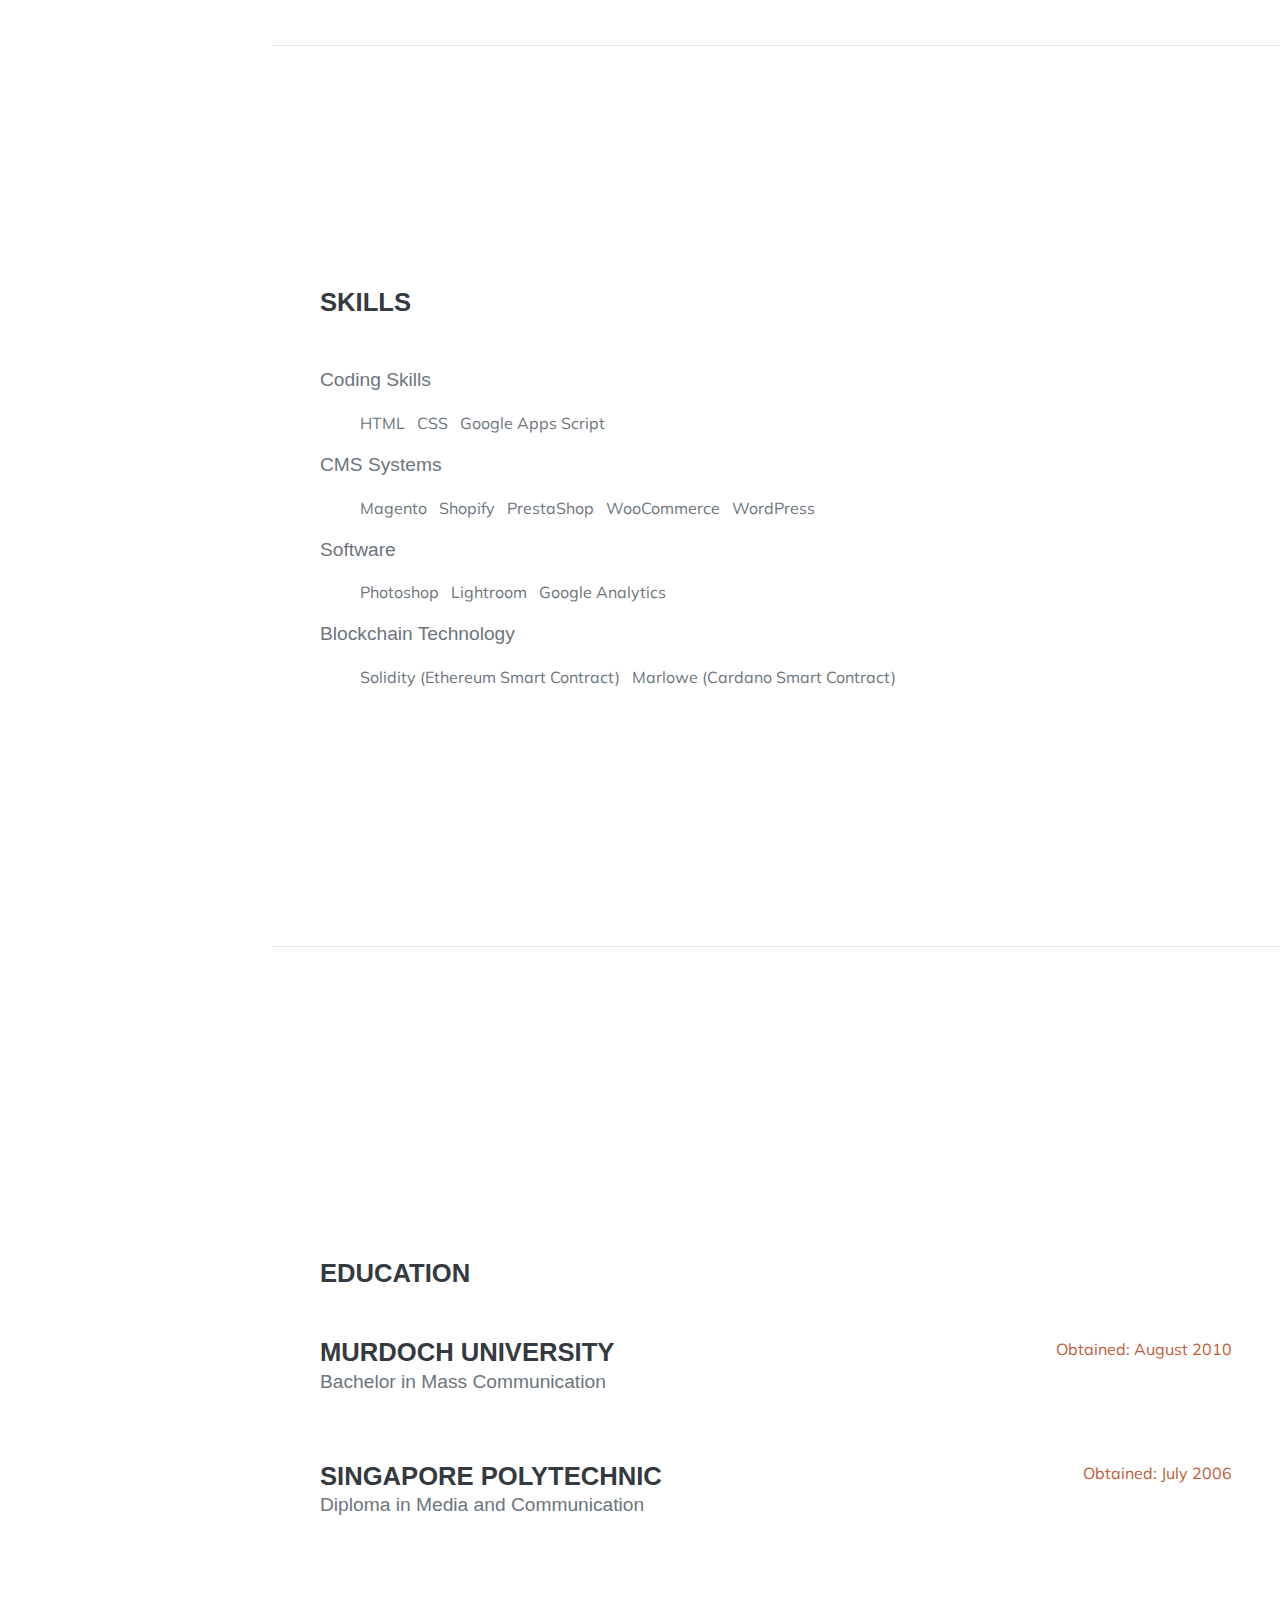
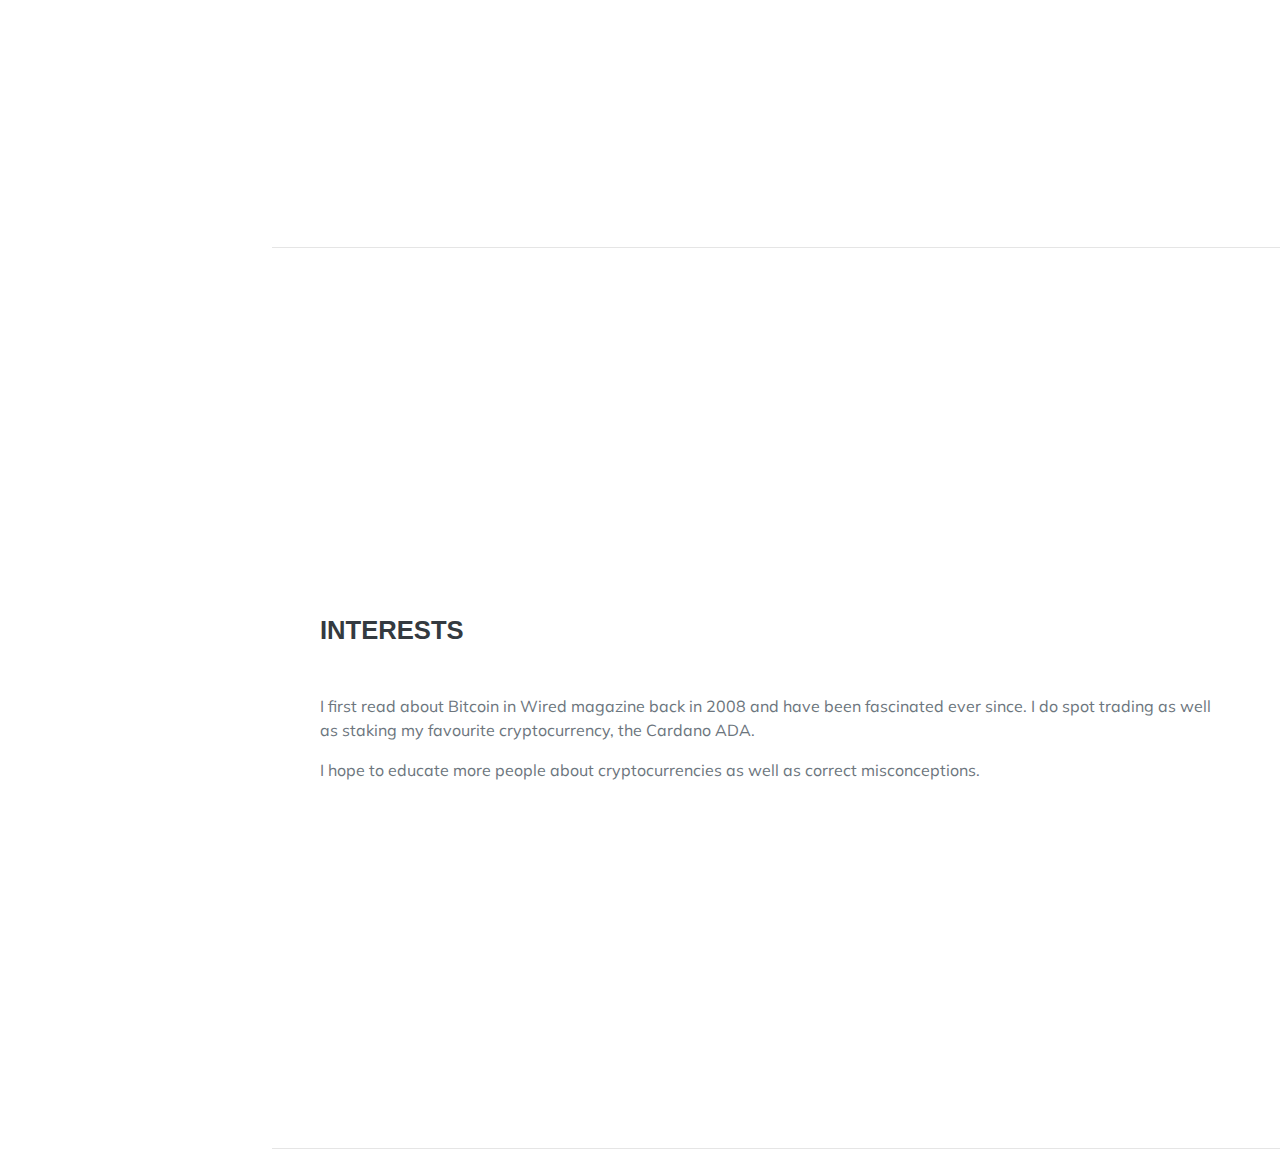
==== commit 563b519c: "Update index.html" ====
--- a/index.html
+++ b/index.html
@@ -42,15 +42,13 @@
                         <span class="text-primary">Neo</span>
                     </h2>
                     <div class="subheading mb-5">
-                        Akasaka 3-9-28, Chuo-ku, Fukuoka<br>
-                        〒810-0042 Japan<br>
+                        Fukuoka<br>
+                      Japan<br>
                         <a href="mailto:ivanified@mail.com">ivanified@mail.com</a>
                     </div>
-                    <p class="lead mb-5">E-commerce specialist with 5 years experience. Proficient in online platforms Magento, Shopify and WordPress, 
-                        highly proficient in HTML and CSS. </p>
-                    
-                      <p class="lead mb-5">I hope to tap on my experience in B2C E-commerce, along with the right mix of technical and marketing skills to extol the virtues of cryptocurrency to retail investors.</p>
-                   
+                    <p class="lead mb-5">E-commerce specialist with 5 years experience. Highly proficient in HTML, CSS and mastery in online platforms like Shopify, Magento and WordPress.</p>
+                                      
+                                       
                 </div>
             </section>
             <hr class="m-0" />
